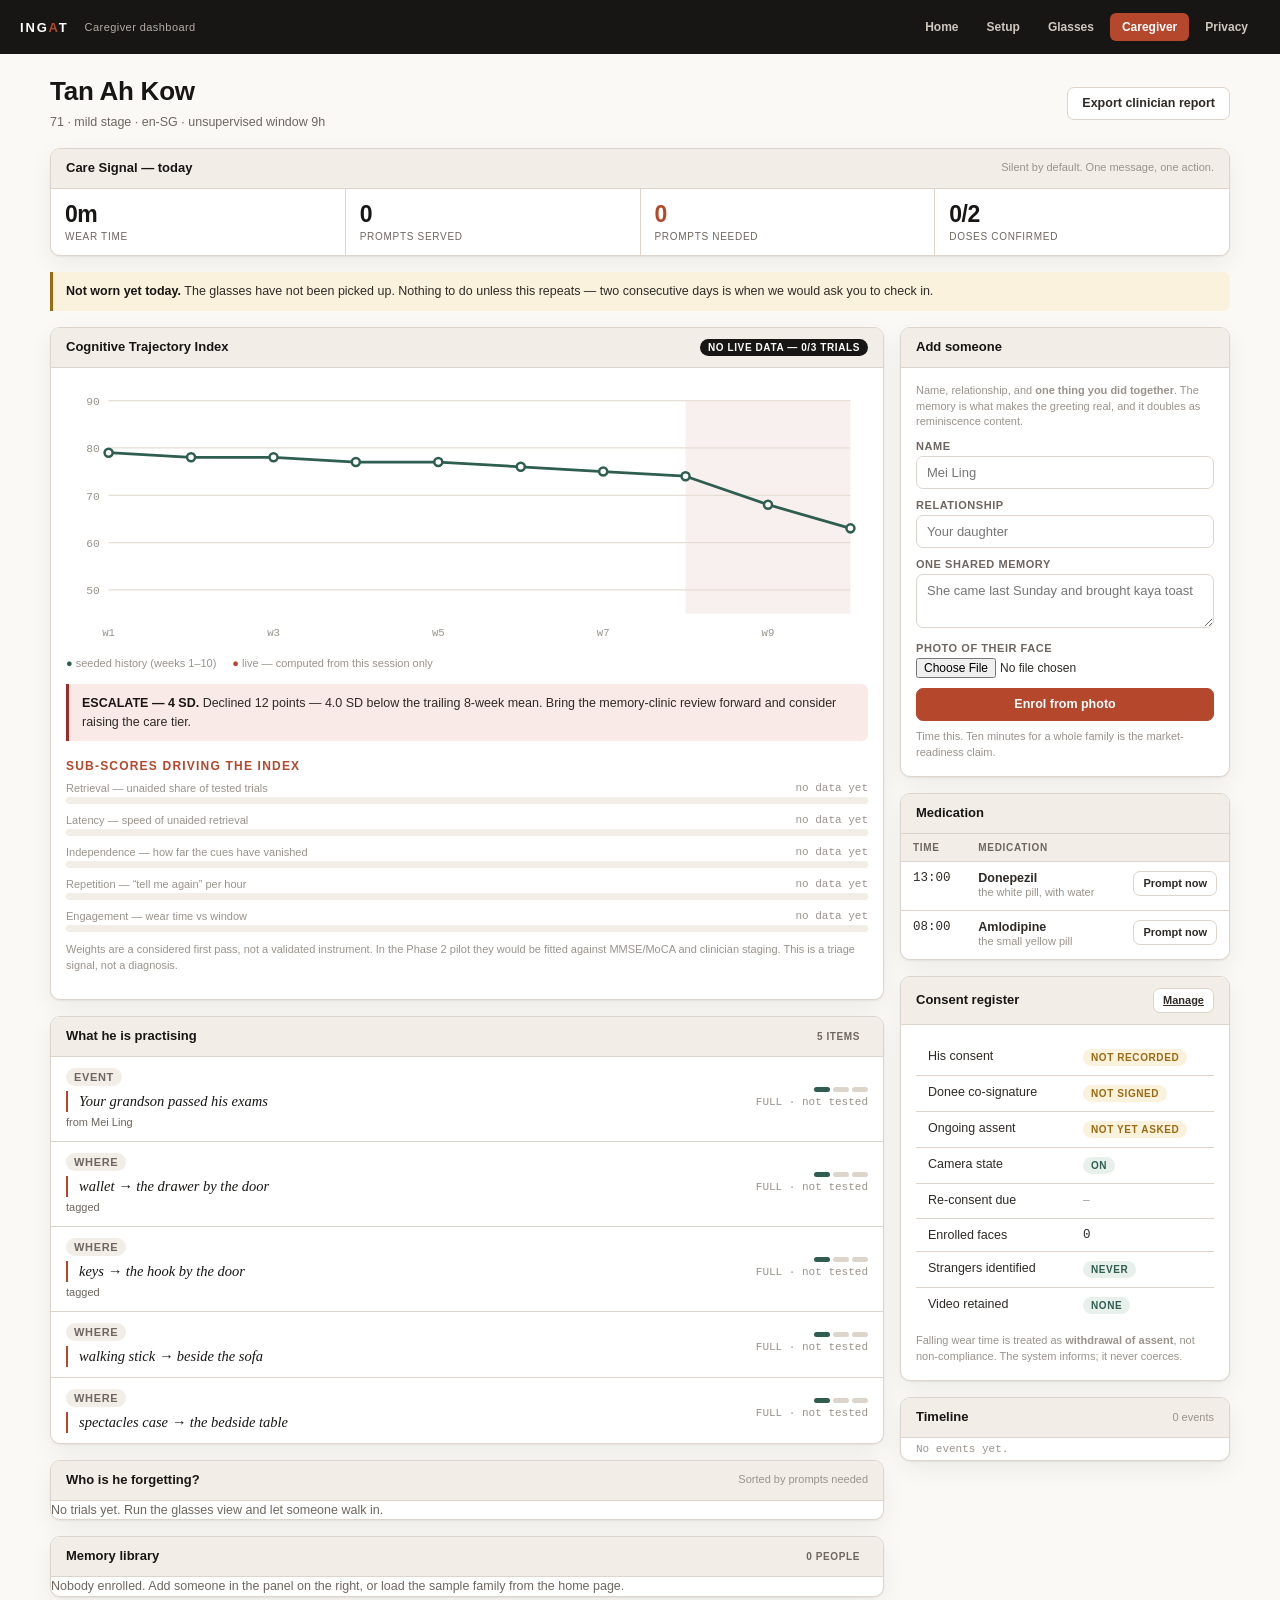
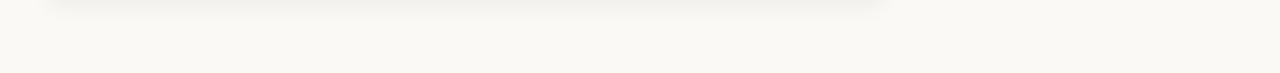
==== care.html @ ba14ac29 "Keep several facts per conversation, not one The one-fact-per-visit limit was wrong. An hour with yo" ====
<!DOCTYPE html>
<html lang="en">
<head>
<meta charset="utf-8">
<meta name="viewport" content="width=device-width,initial-scale=1">
<title>INGAT — Caregiver dashboard</title>
<link rel="icon" href="data:image/svg+xml,<svg xmlns='http://www.w3.org/2000/svg' viewBox='0 0 32 32'><rect width='32' height='32' rx='7' fill='%23181614'/><circle cx='11' cy='16' r='5.4' fill='none' stroke='%23b4472c' stroke-width='2.4'/><circle cx='23' cy='16' r='5.4' fill='none' stroke='%23b4472c' stroke-width='2.4'/><path d='M16.4 16h-.8' stroke='%23b4472c' stroke-width='2.4'/></svg>">
<link rel="stylesheet" href="css/app.css">
</head>
<body>

<div class="topbar noprint">
  <div class="brand">ING<em>A</em>T</div>
  <div class="tag">Caregiver dashboard</div>
  <nav>
    <a href="index.html">Home</a>
    <a href="family.html">Setup</a>
    <a href="glasses.html">Glasses</a>
    <a href="care.html" class="on">Caregiver</a>
    <a href="privacy.html">Privacy</a>
  </nav>
</div>

<div class="wrap">

  <div class="row" style="margin-bottom:16px">
    <div>
      <h1 id="ptName">Tan Ah Kow</h1>
      <p class="sub" style="margin:0" id="ptMeta"></p>
    </div>
    <span class="spacer"></span>
    <button class="btn noprint" id="btnPrint">Export clinician report</button>
  </div>

  <!-- ===================================================== care signal -->
  <div class="card" style="margin-bottom:16px">
    <div class="hd"><h2>Care Signal &mdash; today</h2>
      <span class="right tiny">Silent by default. One message, one action.</span>
    </div>
    <div class="bd tight">
      <div class="kpis">
        <div class="kpi"><b id="kWear">0m</b><span>wear time</span></div>
        <div class="kpi"><b id="kServed">0</b><span>prompts served</span></div>
        <div class="kpi"><b class="a" id="kNeeded">0</b><span>prompts needed</span></div>
        <div class="kpi"><b id="kMeds">0/2</b><span>doses confirmed</span></div>
      </div>
    </div>
  </div>

  <div id="alerts" style="margin-bottom:16px"></div>

  <div class="grid g-care">
    <!-- =================================================== main column -->
    <div>

      <!-- CTI -->
      <div class="card" style="margin-bottom:16px">
        <div class="hd">
          <h2>Cognitive Trajectory Index</h2>
          <span class="right pill k" id="ctiBadge">&ndash;&ndash;</span>
        </div>
        <div class="bd">
          <div id="chart"></div>
          <div class="row tiny" style="margin-top:6px;gap:16px">
            <span><b style="color:#2f5d50">&#9679;</b> seeded history (weeks 1&ndash;10)</span>
            <span><b style="color:#b4472c">&#9679;</b> live &mdash; computed from this session only</span>
          </div>
          <div id="ctiFlag" style="margin-top:12px"></div>

          <h3 style="margin-top:18px">Sub-scores driving the index</h3>
          <div id="subs"></div>
          <p class="tiny" style="margin-top:10px">
            Weights are a considered first pass, not a validated instrument. In the
            Phase 2 pilot they would be fitted against MMSE/MoCA and clinician staging.
            This is a triage signal, not a diagnosis.
          </p>
        </div>
      </div>

      <!-- facts awaiting confirmation -->
      <div class="card" style="margin-bottom:16px" id="factCard">
        <div class="hd"><h2>Did this happen?</h2>
          <span class="right pill" id="factPill">0 waiting</span></div>
        <div class="bd">
          <p class="sub" style="margin-top:0">
            The glasses listened while you were with him and pulled out the things that
            sounded worth keeping. <b>Nothing was recorded and nothing is kept until you
            say so.</b> Whatever you confirm, he will be asked about over the coming days
            at widening intervals, so he practises remembering it himself.
          </p>
          <div class="row noprint" id="factBulk" style="margin-bottom:4px"></div>
          <div id="factQueue"></div>
        </div>
      </div>

      <!-- what he is practising -->
      <div class="card" style="margin-bottom:16px">
        <div class="hd"><h2>What he is practising</h2>
          <span class="right pill" id="recallPill">&ndash;&ndash;</span></div>
        <div class="bd tight"><div id="recallList"></div></div>
      </div>

      <!-- who is he forgetting -->
      <div class="card" style="margin-bottom:16px">
        <div class="hd"><h2>Who is he forgetting?</h2>
          <span class="right tiny">Sorted by prompts needed</span>
        </div>
        <div class="bd tight"><div id="forget"></div></div>
      </div>

      <!-- memory library -->
      <div class="card">
        <div class="hd"><h2>Memory library</h2>
          <span class="right pill" id="libCount">0 people</span>
        </div>
        <div class="bd tight"><div id="lib"></div></div>
      </div>
    </div>

    <!-- =================================================== side column -->
    <div>
      <!-- enrol -->
      <div class="card noprint" style="margin-bottom:16px">
        <div class="hd"><h2>Add someone</h2></div>
        <div class="bd">
          <p class="tiny" style="margin-top:0">
            Name, relationship, and <b>one thing you did together</b>. The memory is
            what makes the greeting real, and it doubles as reminiscence content.
          </p>
          <label class="fld"><span>Name</span>
            <input type="text" id="fName" placeholder="Mei Ling"></label>
          <label class="fld"><span>Relationship</span>
            <input type="text" id="fRel" placeholder="Your daughter"></label>
          <label class="fld"><span>One shared memory</span>
            <textarea id="fMem" placeholder="She came last Sunday and brought kaya toast"></textarea></label>
          <label class="fld"><span>Photo of their face</span>
            <input type="file" id="fPhoto" accept="image/*" style="font-size:12px"></label>
          <div id="preview" style="margin-bottom:10px"></div>
          <button class="btn p wide" id="btnAdd">Enrol from photo</button>
          <p class="tiny" style="margin:8px 0 0">
            Time this. Ten minutes for a whole family is the market-readiness claim.
          </p>
        </div>
      </div>

      <!-- meds -->
      <div class="card" style="margin-bottom:16px">
        <div class="hd"><h2>Medication</h2></div>
        <div class="bd tight"><table id="meds"></table></div>
      </div>

      <!-- consent -->
      <div class="card" style="margin-bottom:16px">
        <div class="hd"><h2>Consent register</h2>
          <a class="btn sm right noprint" href="privacy.html">Manage</a></div>
        <div class="bd">
          <table>
            <tr><td style="width:52%">His consent</td><td id="cDonorCell"></td></tr>
            <tr><td>Donee co-signature</td><td id="cDoneeCell"></td></tr>
            <tr><td>Ongoing assent</td><td><span class="pill" id="assent"></span></td></tr>
            <tr><td>Camera state</td><td><span class="pill" id="camState">On</span></td></tr>
            <tr><td>Re-consent due</td><td class="mono tiny" id="cReview">&mdash;</td></tr>
            <tr><td>Enrolled faces</td><td class="mono" id="cFaces">0</td></tr>
            <tr><td>Strangers identified</td><td><span class="pill g">Never</span></td></tr>
            <tr><td>Video retained</td><td><span class="pill g">None</span></td></tr>
          </table>
          <p class="tiny" style="margin:10px 0 0">
            Falling wear time is treated as <b>withdrawal of assent</b>, not
            non-compliance. The system informs; it never coerces.
          </p>
        </div>
      </div>

      <!-- timeline -->
      <div class="card">
        <div class="hd"><h2>Timeline</h2>
          <span class="right tiny" id="evCount"></span>
        </div>
        <div class="bd tight"><div class="log" id="tl" style="max-height:340px"></div></div>
      </div>
    </div>
  </div>

  <!-- micro-lesson, fires on a detected repetition spike -->
  <div id="lesson" style="margin-top:16px"></div>

</div>

<script src="js/face-api.min.js"></script>
<script src="js/store.js"></script>
<script src="js/speech.js"></script>
<script src="js/vision.js"></script>
<script src="js/cues.js"></script>
<script src="js/cti.js"></script>
<script src="js/maas.js"></script>
<script src="js/recall.js"></script>
<script src="js/geo.js"></script>
<script src="js/schedule.js"></script>
<script>
Store.load();
Store.listen();
Speech.init();
const $ = id => document.getElementById(id);
// Facts and object names are free text typed by a family, and go straight into
// innerHTML. Escape them.
const esc = s => (s == null ? '' : String(s))
  .replace(/[&<>"]/g, c => ({ '&': '&amp;', '<': '&lt;', '>': '&gt;', '"': '&quot;' }[c]));

/* --------------------------------------------------------- enrol from photo */
let pendingPhoto = null, pendingImg = null;
$('fPhoto').onchange = async e => {
  const f = e.target.files[0];
  if (!f) return;
  $('preview').innerHTML = `<span class="tiny">opening…</span>`;
  // Vision.loadImage handles HEIC rejection, EXIF rotation and downscaling.
  const r = await Vision.loadImage(f);
  if (r.error) {
    pendingPhoto = pendingImg = null;
    $('preview').innerHTML = `<div class="note r">${r.error}</div>`;
    return;
  }
  pendingPhoto = r.thumb;
  pendingImg = r.img;
  $('preview').innerHTML = `<img src="${r.thumb}" style="width:100%;max-height:170px;object-fit:cover;border-radius:8px;border:1px solid var(--rule)">`;
};

$('btnAdd').onclick = async () => {
  const name = $('fName').value.trim();
  if (!name) { alert('Name is required.'); return; }
  const b = $('btnAdd');
  b.disabled = true; b.textContent = 'Enrolling…';
  let descriptor = null;
  try {
    if (pendingImg) {
      await Vision.loadModels();
      await new Promise(r => { if (pendingImg.complete) r(); else pendingImg.onload = r; });
      descriptor = await Vision.fromImage(pendingImg);
      if (!descriptor) alert('No face found in that photo. Added without a face descriptor — recognition will not fire for this person, but they will appear in the library.');
    }
  } catch (err) {
    console.error(err);
    alert('Face model failed to load: ' + err.message);
  }
  Store.addPerson({
    name,
    relation: $('fRel').value.trim(),
    memory: $('fMem').value.trim(),
    photo: pendingPhoto,
    descriptor,
  });
  $('fName').value = $('fRel').value = $('fMem').value = '';
  $('fPhoto').value = ''; $('preview').innerHTML = '';
  pendingPhoto = pendingImg = null;
  b.disabled = false; b.textContent = 'Enrol from photo';
  render();
};

$('btnPrint').onclick = () => window.print();

/* ------------------------------------------------------------------ render */
function subBar(label, v, note) {
  if (v === null || v === undefined) {
    return `<div style="margin-bottom:9px"><div class="row tiny" style="justify-content:space-between">
      <span>${label}</span><span class="mono">no data yet</span></div>
      <div class="bar"><i style="width:0"></i></div></div>`;
  }
  const cls = v >= 70 ? 'g' : v >= 45 ? 'w' : 'r';
  return `<div style="margin-bottom:9px">
    <div class="row tiny" style="justify-content:space-between">
      <span>${label}${note ? ` <span style="color:var(--faint)">${note}</span>` : ''}</span>
      <span class="mono"><b>${Math.round(v)}</b>/100</span>
    </div>
    <div class="bar"><i class="${cls}" style="width:${Math.round(v)}%"></i></div>
  </div>`;
}

function render() {
  const s = Store.s;

  /* header */
  $('ptName').textContent = s.patient.name;
  $('ptMeta').textContent = `${s.patient.age} · ${s.patient.stage} stage · ${s.patient.language} · unsupervised window ${s.patient.wakeHours}h`;

  /* care signal */
  const ev = Store.eventsToday();
  const served = ev.filter(e => [EV.PROMPT_FULL, EV.PROMPT_CUE, EV.PROMPT_CHIME].includes(e.type)).length;
  const needed = ev.filter(e => [EV.ASSISTED, EV.MISSED].includes(e.type)).length;
  const medOk = ev.filter(e => e.type === EV.MED_OK).length;
  $('kWear').textContent = Fmt.dur(Store.wearMsToday());
  $('kServed').textContent = served;
  $('kNeeded').textContent = needed;
  $('kMeds').textContent = `${medOk}/${s.meds.length}`;

  /* alerts — push, not pull */
  const al = [];
  if (!s.wear.sessionStart && Store.wearMsToday() === 0) {
    al.push(['w', 'Not worn yet today', 'The glasses have not been picked up. Nothing to do unless this repeats — two consecutive days is when we would ask you to check in.']);
  }
  const idleEvents = ev.filter(e => e.type === EV.IDLE_OFF);
  const wakeEvents = ev.filter(e => e.type === EV.WEAR_ON);
  if (idleEvents.length) {
    const last = idleEvents[idleEvents.length - 1];
    const resumed = wakeEvents.some(w => w.ts > last.ts);
    al.push([resumed ? 'w' : 'r',
      resumed
        ? `Set down ${idleEvents.length}× today, picked up again`
        : `Set down at ${Fmt.hm(last.ts)} and not picked up since`,
      resumed
        ? 'Normal — he takes them off to nap or wash. Logged as wear-time, which is what the index uses.'
        : 'If this happens two days running, it is worth a call. Falling wear time is one of the earliest signs of apathy, which is a symptom rather than a choice — so this is information for you, not something to tell him off about.']);
  }
  if (!s.settings.cameraEnabled) {
    al.push(['r', 'Camera switch is off', 'He was told: “Camera off. I can still remind you about your medicine.” Face recognition is paused until it is switched back on.']);
  }
  const left = ev.filter(e => e.type === EV.GEO_LEFT);
  if (left.length) {
    const g = Geo.status();
    const back = ev.some(e => e.type === EV.GEO_BACK && e.ts > left[left.length - 1].ts);
    al.push([back ? 'w' : 'r',
      back ? `Left the safe zone ${left.length}× today, and came back`
           : `Outside the safe zone${g.metres ? ' — about ' + g.metres + 'm from ' + g.home.label : ''}`,
      back ? 'He went out and returned. Normal, and logged.'
           : 'He was told which way home is. If he does not return shortly, CARA Safe Return is the next step — the card in his wallet lets any member of the public reach you.']);
  }
  const stageDowns = ev.filter(e => e.type === EV.STAGE_DOWN);
  if (stageDowns.length) {
    al.push(['r', 'Cue support increased', stageDowns.map(e => e.detail).join(' · ') + ' — he missed two retrievals in a row, so we put the help back.']);
  }
  $('alerts').innerHTML = al.map(([k, t, b]) =>
    `<div class="note ${k}" style="margin-bottom:8px"><b>${t}.</b> ${b}</div>`).join('');

  /* CTI */
  const series = CTI.series();
  const sig = CTI.signals();
  const live = CTI.sufficient(sig) ? CTI.score(sig) : null;
  $('ctiBadge').textContent = live === null
    ? `no live data — ${sig.raw.tested}/${CTI.MIN_TESTED} trials`
    : 'live ' + live;
  $('chart').innerHTML = CTI.chart(series);
  const fl = CTI.flag(series);
  const FLAG = {
    escalate:  ['r', 'ESCALATE'],
    watch:     ['w', 'WATCH'],
    recovered: ['g', 'RECOVERING'],
  };
  if (fl) {
    const [cls, word] = FLAG[fl.level];
    $('ctiFlag').innerHTML = `<div class="note ${cls}"><b>${word} &mdash; ${fl.z} SD.</b> ${fl.text}</div>`;
  } else {
    $('ctiFlag').innerHTML = `<div class="note g"><b>Stable.</b> No change beyond normal week-to-week variation.</div>`;
  }
  $('subs').innerHTML =
      subBar('Retrieval &mdash; unaided share of tested trials', sig.retrieval, `${sig.raw.unaided}/${sig.raw.tested}`)
    + subBar('Latency &mdash; speed of unaided retrieval', sig.latency, sig.raw.meanLat ? Math.round(sig.raw.meanLat) + 'ms' : '')
    + subBar('Independence &mdash; how far the cues have vanished', sig.independence)
    + subBar('Repetition &mdash; “tell me again” per hour', sig.repetition, sig.raw.perHour + '/h')
    + subBar('Engagement &mdash; wear time vs window', sig.engagement, sig.raw.wearH + 'h');

  /* facts waiting for a human to vouch for them */
  const pending = Store.proposedFacts();
  $('factPill').textContent = `${pending.length} waiting`;
  $('factPill').className = 'right pill ' + (pending.length ? 'a' : 'g');
  $('factCard').style.display = pending.length ? '' : 'none';
  $('factQueue').innerHTML = pending.map(f => `
    <div style="border-top:1px solid var(--rule);padding:12px 0">
      <div class="telemetry" style="margin-bottom:5px">
        heard ${Fmt.hm(f.ts)}${f.who ? ' · while ' + esc(f.who) + ' was here' : ''}
      </div>
      <input type="text" class="factText" data-id="${f.id}" value="${esc(f.text)}"
             style="margin-bottom:8px">
      <div class="row">
        <button class="btn g sm" data-keep="${f.id}">Yes, that happened</button>
        <button class="btn sm" data-drop="${f.id}">No &mdash; forget it</button>
      </div>
    </div>`).join('');
  $('factQueue').querySelectorAll('[data-keep]').forEach(b => b.onclick = () => {
    const inp = $('factQueue').querySelector(`.factText[data-id="${b.dataset.keep}"]`);
    Store.confirmFact(b.dataset.keep, inp ? inp.value.trim() : null);
    Store.save(); render();
  });
  $('factQueue').querySelectorAll('[data-drop]').forEach(b => b.onclick = () => {
    Store.dropFact(b.dataset.drop); Store.save(); render();
  });

  // With several at once, going one by one is a chore for someone who is
  // already overwhelmed. Give her a single gesture for the common cases.
  $('factBulk').innerHTML = pending.length > 1
    ? `<button class="btn g sm" id="keepAll">Keep all ${pending.length}</button>
       <button class="btn sm" id="dropAll">Forget all ${pending.length}</button>
       <span class="tiny" style="margin-left:4px">or decide one at a time below</span>`
    : '';
  if ($('keepAll')) $('keepAll').onclick = () => {
    pending.forEach(f => {
      const inp = $('factQueue').querySelector(`.factText[data-id="${f.id}"]`);
      Store.confirmFact(f.id, inp ? inp.value.trim() : null);
    });
    Store.save(); render();
  };
  if ($('dropAll')) $('dropAll').onclick = () => {
    if (!confirm(`Forget all ${pending.length}? Nothing will be kept from that conversation.`)) return;
    pending.slice().forEach(f => Store.dropFact(f.id));
    Store.save(); render();
  };

  /* the practice rotation — faces are only one kind of item */
  const rs = Recall.stats();
  $('recallPill').textContent = rs.pct === null ? `${rs.items} items` : `${rs.pct}% unaided`;
  const practiceItems = [
    ...Store.keptFacts().map(f => ({ kind: 'event', label: f.text, sub: f.who ? 'from ' + f.who : '', ref: Recall.factItem(f).ref })),
    ...s.objects.filter(o => o.home).map(o => ({ kind: 'where', label: `${o.name} → ${o.home}`, sub: o.tagged ? 'tagged' : '', ref: Recall.objectItem(o).ref })),
  ];
  $('recallList').innerHTML = practiceItems.length ? practiceItems.map(it => {
    const tested = (it.ref.trials || []).filter(t => t.outcome !== 'scaffolded');
    const un = tested.filter(t => t.outcome === 'unaided').length;
    const pct = tested.length ? Math.round(un / tested.length * 100) : null;
    const st = STAGES[it.ref.cue.stage];
    return `<div class="prow">
      <div class="who">
        <span class="pill">${it.kind}</span>
        <div class="voice sm" style="margin-top:5px">${esc(it.label)}</div>
        ${it.sub ? `<span class="tiny">${esc(it.sub)}</span>` : ''}
      </div>
      <div style="text-align:right;flex:0 0 auto">
        <div class="ladder" style="justify-content:flex-end">
          ${[0,1,2].map(k => `<i class="${k <= it.ref.cue.stage ? 'on' : ''}"></i>`).join('')}
        </div>
        <div class="tiny mono" style="margin-top:3px">${st.short} · ${pct === null ? 'not tested' : pct + '%'}</div>
      </div>
    </div>`;
  }).join('') : `<div class="empty">Nothing in the rotation yet. Confirm a fact above, or add things in Setup.</div>`;

  /* who is he forgetting */
  const pp = CTI.perPerson();
  $('forget').innerHTML = pp.length ? pp.map(p => `
    <div class="prow">
      ${p.photo ? `<img class="avatar" src="${p.photo}" alt="">` : `<div class="avatar ph">${Fmt.initials(p.name)}</div>`}
      <div class="who">
        <b>${p.name}</b>
        <span>${p.relation || ''}</span>
        <div class="bar" style="margin-top:5px;max-width:190px">
          <i class="${p.unaidedPct === null ? '' : p.unaidedPct >= 70 ? 'g' : p.unaidedPct >= 40 ? 'w' : 'r'}"
             style="width:${p.unaidedPct ?? 0}%"></i></div>
      </div>
      <div style="text-align:right;flex:0 0 auto">
        <div class="mono" style="font-size:15px;color:var(--ink)">
          ${p.unaidedPct === null ? '&ndash;&ndash;' : p.unaidedPct + '%'}</div>
        <div class="tiny mono">${p.promptsNeeded} prompts &middot; ${p.meanLatency ? p.meanLatency + 'ms' : 'no latency'}</div>
        <div class="tiny"><span class="pill ${p.stage === 2 ? 'g' : p.stage === 1 ? 'w' : ''}">${p.stageLabel}</span></div>
      </div>
    </div>`).join('')
    : `<div class="bd"><p class="sub" style="margin:0">No trials yet. Run the glasses view and let someone walk in.</p></div>`;

  /* library */
  $('libCount').textContent = `${s.people.length} people`;
  $('cFaces').textContent = s.people.filter(p => p.descriptor.length === 128).length;
  $('lib').innerHTML = s.people.length ? s.people.map(p => `
    <div class="prow">
      ${p.photo ? `<img class="avatar" src="${p.photo}" alt="">` : `<div class="avatar ph">${Fmt.initials(p.name)}</div>`}
      <div class="who">
        <b>${p.name}</b>
        <span>${p.relation || '&mdash;'}</span>
        <div class="tiny" style="margin-top:3px;color:var(--muted)">${p.memory || '<i>no memory recorded</i>'}</div>
        <div class="tiny mono" style="margin-top:3px">
          ${STAGES[p.cue.stage].label} &middot; interval ${p.cue.intervalH}h &middot; ladder ${Cues.progress(p)}%
          ${p.descriptor.length === 128 ? '' : ' &middot; <span style="color:var(--red)">no face descriptor</span>'}
        </div>
      </div>
      <div class="noprint" style="flex:0 0 auto;display:flex;flex-direction:column;gap:4px">
        <button class="btn sm" data-reset="${p.id}">Reset ladder</button>
        <button class="btn sm" data-del="${p.id}">Remove</button>
      </div>
    </div>`).join('')
    : `<div class="bd"><p class="sub" style="margin:0">Nobody enrolled. Add someone in the panel on the right, or load the sample family from the home page.</p></div>`;

  $('lib').querySelectorAll('[data-del]').forEach(b => b.onclick = () => {
    if (confirm('Remove this person and their descriptor?')) { Store.removePerson(b.dataset.del); render(); }
  });
  $('lib').querySelectorAll('[data-reset]').forEach(b => b.onclick = () => {
    Cues.resetLadder(Store.person(b.dataset.reset)); render();
  });

  /* meds */
  $('meds').innerHTML = `<tr><th>Time</th><th>Medication</th><th></th></tr>` + s.meds.map(m => {
    const done = ev.some(e => e.type === EV.MED_OK && e.detail === m.id);
    return `<tr>
      <td class="mono">${m.time}</td>
      <td><b>${m.name}</b><div class="tiny">${m.desc}</div></td>
      <td style="text-align:right">${done
        ? '<span class="pill g">Confirmed</span>'
        : `<button class="btn sm noprint" data-med="${m.id}">Prompt now</button>`}</td>
    </tr>`;
  }).join('');
  $('meds').querySelectorAll('[data-med]').forEach(b => b.onclick = async () => {
    const m = s.meds.find(x => x.id === b.dataset.med);
    Store.log(EV.MED_PROMPT, { detail: m.id });
    await Speech.say(`It is ${m.time.replace(':', ' ')}. Time for your ${m.name}, ${m.desc}.`, { tag: 'med' });
    Store.log(EV.MED_OK, { detail: m.id });
    render();
  });

  /* consent register — real record, not a decorative table */
  const c = s.consent;
  $('camState').textContent = s.settings.cameraEnabled ? 'On' : 'Off';
  $('camState').className = 'pill ' + (s.settings.cameraEnabled ? 'g' : 'r');
  $('cDonorCell').innerHTML = c.donor.signedTs
    ? `<span class="pill g">Recorded</span> <span class="tiny">${new Date(c.donor.signedTs).toLocaleDateString('en-GB')}, ${c.donor.language}</span>`
    : `<span class="pill w">Not recorded</span>`;
  $('cDoneeCell').innerHTML = c.donee.signedTs
    ? `<span class="pill g">${c.donee.name || 'Signed'}</span> <span class="tiny">${c.donee.lpaScope}</span>`
    : `<span class="pill w">Not signed</span>`;
  const AS = { active: ['g','Active'], paused: ['w','Paused'], declined: ['r','Declined'], pending: ['w','Not yet asked'] };
  const [acls, atxt] = AS[c.assent.status] || AS.pending;
  $('assent').textContent = atxt;
  $('assent').className = 'pill ' + acls;
  $('cReview').textContent = c.reviewDueTs
    ? `${new Date(c.reviewDueTs).toLocaleDateString('en-GB')} (${Store.retentionDaysLeft()}d)` : '—';

  /* timeline */
  const LABEL = {
    [EV.PROMPT_FULL]: 'full prompt', [EV.PROMPT_CUE]: 'partial cue', [EV.PROMPT_CHIME]: 'chime cue',
    [EV.UNAIDED]: 'retrieved unaided', [EV.ASSISTED]: 'needed help', [EV.MISSED]: 'missed',
    [EV.TELL_AGAIN]: 'tapped: tell me again', [EV.UNKNOWN]: 'someone is here (not enrolled)',
    [EV.MED_PROMPT]: 'medication prompt', [EV.MED_OK]: 'dose confirmed',
    [EV.WEAR_ON]: 'glasses on', [EV.WEAR_OFF]: 'glasses off', [EV.IDLE_OFF]: 'powered down — no movement',
    [EV.CAM_OFF]: 'camera disabled', [EV.CAM_ON]: 'camera enabled',
    [EV.ENROL]: 'enrolled', [EV.STAGE_UP]: 'cue ladder advanced', [EV.STAGE_DOWN]: 'cue ladder regressed',
    [EV.BRIEFING]: 'morning briefing', [EV.APPT_REMIND]: 'appointment reminder',
    [EV.PLACE]: 'place prompt', [EV.REMINISCE]: 'reminiscence moment',
    [EV.CONSENT]: 'consent recorded', [EV.ASSENT]: 'assent changed',
    [EV.EXPORT]: 'data exported', [EV.ERASE]: 'data erased',
    [EV.FACT_HEARD]: 'fact proposed', [EV.FACT_KEPT]: 'fact confirmed',
    [EV.FACT_DROPPED]: 'fact discarded', [EV.FACT_RECALL]: 'recalled it himself',
    [EV.FACT_MISSED]: 'could not recall',
    [EV.OBJ_ASK]: 'asked where something was', [EV.OBJ_TOLD]: 'told where it is',
    [EV.OBJ_SEEN]: 'object put down',
    [EV.GEO_LEFT]: 'left the safe zone', [EV.GEO_BACK]: 'returned to the safe zone',
    [EV.GEO_HOME]: 'given the way home',
  };
  const KIND = {
    [EV.UNAIDED]: 'ok', [EV.STAGE_UP]: 'ok', [EV.MED_OK]: 'ok',
    [EV.MISSED]: 'bad', [EV.STAGE_DOWN]: 'bad', [EV.IDLE_OFF]: 'bad', [EV.CAM_OFF]: 'bad',
    [EV.FACT_RECALL]: 'ok', [EV.FACT_KEPT]: 'ok', [EV.GEO_BACK]: 'ok',
    [EV.FACT_MISSED]: 'bad', [EV.GEO_LEFT]: 'bad',
  };
  const list = s.events.slice(-90).reverse();
  $('evCount').textContent = `${s.events.length} events`;
  $('tl').innerHTML = list.length ? list.map(e => {
    const p = e.personId ? Store.person(e.personId) : null;
    // medication events carry an id in `detail`; show the drug, not the key
    let det = e.detail;
    if ((e.type === EV.MED_PROMPT || e.type === EV.MED_OK) && det) {
      const m = s.meds.find(x => x.id === det);
      det = m ? m.name : det;
    }
    const who = p ? ' — ' + p.name : (det && !e.personId ? ' — ' + det : '');
    return `<div class="e ${KIND[e.type] || ''}">
      <span class="t">${Fmt.hm(e.ts)}</span>
      <span class="m">${(LABEL[e.type] || e.type) + who}${e.latency ? ` (${e.latency}ms)` : ''}</span>
    </div>`;
  }).join('') : `<div class="e"><span class="m" style="color:var(--faint)">No events yet.</span></div>`;

  /* contextual micro-lesson — only 5% of caregivers have had any training,
     so teach at the moment the system detects the trigger */
  const repeats = ev.filter(e => e.type === EV.TELL_AGAIN).length;
  $('lesson').innerHTML = repeats >= 3 ? `
    <div class="card"><div class="hd"><h2>Because we noticed something &mdash; 90 seconds</h2>
      <span class="right pill a">triggered by ${repeats} repeats today</span></div>
      <div class="bd">
        <h3>When he asks the same thing ten times</h3>
        <p style="margin-bottom:6px">He is not being difficult and he is not testing you. The
        question is gone the moment it is answered, so to him it is the first time, every time.</p>
        <p style="margin-bottom:6px"><b>Answer it the same way each time.</b> Changing your wording
        makes it a new problem to solve. Short, identical, warm.</p>
        <p style="margin-bottom:0"><b>Answer the feeling, not the question.</b> “When is Mei Ling
        coming?” is usually “am I alone?”. Say when, then sit down next to him.</p>
      </div></div>` : '';
}

Store.onChange(render);
render();
setInterval(() => { $('kWear').textContent = Fmt.dur(Store.wearMsToday()); }, 15000);
</script>
</body>
</html>
---- css/app.css ----
/* INGAT prototype — shared design system
   Warm neutrals, single terracotta accent. Matches the report. */

:root {
  --ink: #181614;
  --body: #2e2a26;
  --muted: #6e6660;
  --faint: #9a938c;
  --accent: #b4472c;
  --accent-lt: #f6ede7;
  --green: #2f5d50;
  --green-lt: #e8f0ec;
  --amber: #9a6b12;
  --amber-lt: #fbf2de;
  --red: #9e2b25;
  --red-lt: #f9e9e7;
  --paper: #fbf9f6;
  --band: #f2ede6;
  --rule: #ddd5cc;
  --white: #fff;
  --radius: 10px;
  --shadow: 0 1px 2px rgba(24,22,20,.06), 0 8px 24px rgba(24,22,20,.06);
  --mono: ui-monospace, "SF Mono", "Cascadia Mono", Consolas, monospace;
  --sans: -apple-system, BlinkMacSystemFont, "Segoe UI", Inter, Roboto, sans-serif;
  /* System serif only — no webfont, because the whole app must run offline. */
  --serif: "Iowan Old Style", "Palatino Linotype", Palatino, Georgia, "Times New Roman", serif;
}

/* ============================================================================
   THE ONE TYPOGRAPHIC RULE
   This product has no screen for its actual user — everything he receives is
   spoken. So the interface distinguishes two kinds of content by typeface:

     SERIF  = words a human will hear. Something said to a person.
     MONO   = measurements the machine took. Something counted.

   Sans is structure and chrome. Once you have seen it twice you can tell at a
   glance whether a line of text is care or telemetry, which is the single most
   useful thing this UI can teach a caregiver who is tired and in a hurry.
   ==========================================================================*/
.voice {
  font-family: var(--serif);
  font-size: 17px;
  line-height: 1.45;
  color: var(--ink);
  font-style: italic;
  position: relative;
  padding-left: 15px;
  border-left: 2px solid var(--accent);
}
.voice.lg { font-size: 22px; line-height: 1.36; }
.voice.sm { font-size: 14.5px; padding-left: 11px; }
.voice em { font-style: normal; }
.voice .say-mark {
  font-family: var(--sans);
  font-style: normal;
  font-size: 9px;
  font-weight: 700;
  letter-spacing: .12em;
  text-transform: uppercase;
  color: var(--accent);
  display: block;
  margin-bottom: 4px;
}
.telemetry { font-family: var(--mono); font-size: 11.5px; color: var(--muted); }
.telemetry b { color: var(--ink); font-weight: 600; }

* { box-sizing: border-box; }

html, body {
  margin: 0;
  padding: 0;
  font-family: var(--sans);
  color: var(--body);
  background: var(--paper);
  -webkit-font-smoothing: antialiased;
}

a { color: var(--accent); }

/* ---------------------------------------------------------------- chrome */
.topbar {
  display: flex;
  align-items: center;
  gap: 16px;
  padding: 0 20px;
  height: 54px;
  background: var(--ink);
  color: #fff;
  position: sticky;
  top: 0;
  z-index: 40;
}
.topbar .brand {
  font-weight: 700;
  letter-spacing: .14em;
  font-size: 13px;
}
.topbar .brand em {
  font-style: normal;
  color: var(--accent);
}
.topbar .tag {
  font-size: 11px;
  color: #b6aca4;
  letter-spacing: .04em;
}
.topbar nav { margin-left: auto; display: flex; gap: 4px; }
.topbar nav a {
  color: #cfc6be;
  text-decoration: none;
  font-size: 12px;
  font-weight: 600;
  padding: 7px 12px;
  border-radius: 6px;
}
.topbar nav a:hover { background: rgba(255,255,255,.09); color: #fff; }
.topbar nav a.on { background: var(--accent); color: #fff; }

.wrap { max-width: 1220px; margin: 0 auto; padding: 22px 20px 60px; }
.wrap.narrow { max-width: 780px; }

/* ---------------------------------------------------------------- type */
h1 { font-size: 26px; line-height: 1.2; margin: 0 0 6px; color: var(--ink); letter-spacing: -.01em; }
h2 { font-size: 15px; line-height: 1.3; margin: 0 0 10px; color: var(--ink); }
h3 { font-size: 12px; text-transform: uppercase; letter-spacing: .1em; color: var(--accent); margin: 0 0 8px; }
p  { margin: 0 0 10px; font-size: 13.5px; line-height: 1.55; }
.lede { font-size: 15px; line-height: 1.55; color: var(--ink); }
.sub  { font-size: 12.5px; color: var(--muted); line-height: 1.5; }
.tiny { font-size: 11px; color: var(--faint); line-height: 1.45; }
.mono { font-family: var(--mono); }

/* ---------------------------------------------------------------- layout */
.grid { display: grid; gap: 16px; }
.g-2  { grid-template-columns: 1fr 1fr; }
.g-3  { grid-template-columns: repeat(3, 1fr); }
.g-glasses { grid-template-columns: minmax(0,1.35fr) minmax(0,1fr); }
.g-care { grid-template-columns: minmax(0,1fr) 330px; }
@media (max-width: 980px) {
  .g-2, .g-3, .g-glasses, .g-care { grid-template-columns: 1fr; }
}

.card {
  background: var(--white);
  border: 1px solid var(--rule);
  border-radius: var(--radius);
  box-shadow: var(--shadow);
  overflow: hidden;
}
.card > .hd {
  display: flex;
  align-items: center;
  gap: 10px;
  padding: 11px 15px;
  border-bottom: 1px solid var(--rule);
  background: var(--band);
}
.card > .hd h2 { margin: 0; font-size: 13px; }
.card > .hd .right { margin-left: auto; }
.card > .bd { padding: 15px; }
.card > .bd.tight { padding: 0; }

/* ---------------------------------------------------------------- bits */
.pill {
  display: inline-block;
  font-size: 10px;
  font-weight: 700;
  letter-spacing: .06em;
  text-transform: uppercase;
  padding: 3px 8px;
  border-radius: 20px;
  background: var(--band);
  color: var(--muted);
  white-space: nowrap;
}
.pill.a { background: var(--accent-lt); color: var(--accent); }
.pill.g { background: var(--green-lt); color: var(--green); }
.pill.w { background: var(--amber-lt); color: var(--amber); }
.pill.r { background: var(--red-lt);   color: var(--red); }
.pill.k { background: var(--ink); color: #fff; }

.btn {
  font: inherit;
  font-size: 12.5px;
  font-weight: 600;
  padding: 8px 14px;
  border-radius: 7px;
  border: 1px solid var(--rule);
  background: var(--white);
  color: var(--body);
  cursor: pointer;
  line-height: 1.2;
}
.btn:hover  { border-color: var(--muted); }
.btn:active { transform: translateY(1px); }
.btn.p { background: var(--accent); border-color: var(--accent); color: #fff; }
.btn.p:hover { background: #9d3d25; }
.btn.k { background: var(--ink); border-color: var(--ink); color: #fff; }
.btn.g { background: var(--green); border-color: var(--green); color: #fff; }
.btn.sm { font-size: 11px; padding: 5px 9px; }
.btn:disabled { opacity: .4; cursor: not-allowed; }
.btn.wide { width: 100%; }

.row { display: flex; align-items: center; gap: 8px; flex-wrap: wrap; }
.spacer { flex: 1; }

label.fld { display: block; margin-bottom: 10px; }
label.fld span {
  display: block;
  font-size: 11px;
  font-weight: 700;
  letter-spacing: .05em;
  text-transform: uppercase;
  color: var(--muted);
  margin-bottom: 4px;
}
input[type=text], input[type=time], select, textarea {
  font: inherit;
  font-size: 13px;
  width: 100%;
  padding: 8px 10px;
  border: 1px solid var(--rule);
  border-radius: 7px;
  background: var(--white);
  color: var(--body);
}
textarea { resize: vertical; min-height: 54px; }
input:focus, select:focus, textarea:focus {
  outline: 2px solid var(--accent-lt);
  border-color: var(--accent);
}

table { width: 100%; border-collapse: collapse; font-size: 12.5px; }
th {
  text-align: left;
  font-size: 10px;
  text-transform: uppercase;
  letter-spacing: .07em;
  color: var(--muted);
  padding: 8px 12px;
  border-bottom: 1px solid var(--rule);
  background: var(--band);
  font-weight: 700;
}
td { padding: 9px 12px; border-bottom: 1px solid var(--rule); vertical-align: top; }
tr:last-child td { border-bottom: 0; }

.note {
  border-left: 3px solid var(--accent);
  background: var(--accent-lt);
  padding: 10px 13px;
  border-radius: 0 7px 7px 0;
  font-size: 12.5px;
  line-height: 1.5;
}
.note.g { border-color: var(--green); background: var(--green-lt); }
.note.w { border-color: var(--amber); background: var(--amber-lt); }
.note.r { border-color: var(--red);   background: var(--red-lt); }
.note b { color: var(--ink); }

/* ---------------------------------------------------------------- glasses view */
.stage {
  position: relative;
  background: #0d0c0b;
  border-radius: var(--radius);
  overflow: hidden;
  aspect-ratio: 4 / 3;
}
.stage video, .stage canvas.overlay {
  position: absolute;
  inset: 0;
  width: 100%;
  height: 100%;
  object-fit: cover;
}
.stage canvas.overlay { pointer-events: none; }
.stage .placeholder {
  position: absolute;
  inset: 0;
  display: grid;
  place-content: center;
  text-align: center;
  color: #8a827b;
  font-size: 13px;
  gap: 12px;
  padding: 30px;
}
.stage .privacy {
  position: absolute;
  top: 10px;
  left: 10px;
  display: flex;
  align-items: center;
  gap: 7px;
  background: rgba(13,12,11,.72);
  color: #f0ebe5;
  font-size: 10.5px;
  font-weight: 700;
  letter-spacing: .07em;
  padding: 5px 10px;
  border-radius: 20px;
  backdrop-filter: blur(4px);
}
.led {
  width: 7px; height: 7px; border-radius: 50%;
  background: #4a4a4a; transition: background .2s;
}
.led.on { background: #ff4b3e; box-shadow: 0 0 8px #ff4b3e; }

/* the audio channel — what he actually hears */
.earpiece {
  background: var(--ink);
  color: #f3efe9;
  border-radius: var(--radius);
  padding: 18px 20px;
  min-height: 118px;
  display: flex;
  flex-direction: column;
  gap: 9px;
  justify-content: center;
}
.earpiece .lbl {
  font-size: 10px;
  font-weight: 700;
  letter-spacing: .12em;
  text-transform: uppercase;
  color: #8f867e;
  display: flex;
  align-items: center;
  gap: 8px;
}
.earpiece .said {
  font-size: 21px;
  line-height: 1.32;
  font-weight: 600;
  letter-spacing: -.01em;
}
.earpiece .said.idle { color: #6b635c; font-weight: 400; font-size: 16px; }
.earpiece .meta { font-size: 11px; color: #8f867e; font-family: var(--mono); }

.wave { display: inline-flex; gap: 2.5px; align-items: flex-end; height: 12px; }
.wave i {
  width: 2.5px; background: var(--accent); border-radius: 2px;
  height: 20%; animation: w 900ms ease-in-out infinite;
}
.wave i:nth-child(2){ animation-delay:120ms } .wave i:nth-child(3){ animation-delay:240ms }
.wave i:nth-child(4){ animation-delay:360ms } .wave i:nth-child(5){ animation-delay:480ms }
@keyframes w { 0%,100%{height:20%} 50%{height:100%} }
.wave.off i { animation: none; height: 20%; background: #4a4440; }

/* retrieval window */
.window-bar {
  height: 5px; background: var(--band); border-radius: 3px; overflow: hidden;
}
.window-bar i {
  display: block; height: 100%; background: var(--accent);
  width: 100%; transform-origin: left;
}

/* person chips */
.plist { display: flex; flex-direction: column; gap: 0; }
.prow {
  display: flex; align-items: center; gap: 11px;
  padding: 10px 15px; border-bottom: 1px solid var(--rule);
}
.prow:last-child { border-bottom: 0; }
.prow.hit { background: var(--accent-lt); }
.avatar {
  width: 38px; height: 38px; border-radius: 50%;
  object-fit: cover; background: var(--band); flex: 0 0 auto;
  border: 1px solid var(--rule);
}
.avatar.ph { display: grid; place-content: center; font-size: 13px; font-weight: 700; color: var(--muted); }
.prow .who { min-width: 0; flex: 1; }
.prow .who b { font-size: 13px; color: var(--ink); display: block; }
.prow .who span { font-size: 11px; color: var(--muted); }

/* stage ladder */
.ladder { display: flex; gap: 3px; align-items: center; }
.ladder i {
  width: 16px; height: 5px; border-radius: 3px; background: var(--rule);
}
.ladder i.on { background: var(--green); }

/* log */
.log { max-height: 300px; overflow-y: auto; font-family: var(--mono); font-size: 11px; }
.log .e {
  display: flex; gap: 9px; padding: 5px 15px;
  border-bottom: 1px solid #f0ebe4; align-items: baseline;
}
.log .e:last-child { border-bottom: 0; }
.log .t { color: var(--faint); flex: 0 0 52px; }
.log .m { flex: 1; color: var(--body); }
.log .e.ok  .m { color: var(--green); }
.log .e.bad .m { color: var(--red); }
.log .e.hi  .m { color: var(--accent); font-weight: 600; }

/* ---------------------------------------------------------------- stats */
.kpis { display: grid; grid-template-columns: repeat(4, 1fr); gap: 1px; background: var(--rule); }
.kpi { background: var(--white); padding: 13px 14px; }
.kpi b { display: block; font-size: 23px; line-height: 1.05; color: var(--ink); letter-spacing: -.02em; }
.kpi b.a { color: var(--accent); }
.kpi span { display: block; font-size: 10px; text-transform: uppercase; letter-spacing: .07em; color: var(--muted); margin-top: 5px; }
@media (max-width: 720px) { .kpis { grid-template-columns: repeat(2,1fr); } }

/* bars */
.bar { height: 7px; background: var(--band); border-radius: 4px; overflow: hidden; }
.bar i { display: block; height: 100%; background: var(--accent); }
.bar i.g { background: var(--green); }
.bar i.w { background: var(--amber); }
.bar i.r { background: var(--red); }

/* toggle */
.tog { display: inline-flex; align-items: center; gap: 7px; font-size: 12px; cursor: pointer; user-select: none; }
.tog input { display: none; }
.tog .sw {
  width: 34px; height: 19px; border-radius: 12px; background: var(--rule);
  position: relative; transition: background .18s; flex: 0 0 auto;
}
.tog .sw::after {
  content: ''; position: absolute; top: 2px; left: 2px;
  width: 15px; height: 15px; border-radius: 50%; background: #fff;
  transition: transform .18s; box-shadow: 0 1px 2px rgba(0,0,0,.2);
}
.tog input:checked + .sw { background: var(--green); }
.tog input:checked + .sw::after { transform: translateX(15px); }

/* ---------------------------------------------------------------- wizard */
.steps {
  display: flex;
  gap: 0;
  border: 1px solid var(--rule);
  border-radius: var(--radius);
  overflow: hidden;
  background: var(--white);
  margin-bottom: 20px;
}
.steps button {
  flex: 1;
  font: inherit;
  text-align: left;
  padding: 12px 14px;
  background: var(--white);
  border: 0;
  border-right: 1px solid var(--rule);
  cursor: pointer;
  position: relative;
  min-width: 0;
}
.steps button:last-child { border-right: 0; }
.steps button:hover { background: var(--paper); }
.steps button .n {
  font-family: var(--mono);
  font-size: 10px;
  color: var(--faint);
  display: block;
}
.steps button .t {
  font-size: 12.5px;
  font-weight: 600;
  color: var(--muted);
  display: block;
  margin-top: 2px;
  white-space: nowrap;
  overflow: hidden;
  text-overflow: ellipsis;
}
.steps button .c { font-size: 10px; color: var(--faint); font-family: var(--mono); }
.steps button.on { background: var(--accent-lt); }
.steps button.on::after {
  content: ''; position: absolute; left: 0; right: 0; bottom: 0; height: 3px; background: var(--accent);
}
.steps button.on .t { color: var(--ink); }
.steps button.on .n { color: var(--accent); }
.steps button.done .t::after { content: ' ✓'; color: var(--green); }
@media (max-width: 860px) { .steps { flex-wrap: wrap; } .steps button { flex: 1 0 42%; } }

.pane { display: none; }
.pane.on { display: block; }

/* ---------------------------------------------------------------- dropzone */
.drop {
  border: 2px dashed var(--rule);
  border-radius: var(--radius);
  padding: 26px 18px;
  text-align: center;
  background: var(--paper);
  transition: border-color .15s, background .15s;
  cursor: pointer;
}
.drop:hover, .drop.over { border-color: var(--accent); background: var(--accent-lt); }
.drop b { display: block; font-size: 13.5px; color: var(--ink); margin-bottom: 3px; }

.thumbs { display: grid; grid-template-columns: repeat(auto-fill, minmax(104px, 1fr)); gap: 10px; }
.thumb { position: relative; border-radius: 8px; overflow: hidden; border: 1px solid var(--rule); background: var(--white); }
.thumb img { width: 100%; aspect-ratio: 1; object-fit: cover; display: block; }
.thumb .meta { padding: 6px 7px; }
.thumb .meta b { font-size: 11.5px; display: block; color: var(--ink); }
.thumb .meta span { font-size: 10px; color: var(--muted); }
.thumb .x {
  position: absolute; top: 4px; right: 4px; width: 20px; height: 20px; border-radius: 50%;
  background: rgba(24,22,20,.72); color: #fff; border: 0; cursor: pointer;
  font-size: 12px; line-height: 1; display: grid; place-content: center;
}
.thumb.bad { border-color: var(--red); }
.thumb .flag {
  position: absolute; bottom: 34px; left: 0; right: 0;
  background: var(--red); color: #fff; font-size: 9.5px; font-weight: 700;
  text-align: center; padding: 2px; letter-spacing: .04em;
}

/* ---------------------------------------------------------------- calendar */
.cal { display: grid; grid-template-columns: repeat(7, 1fr); gap: 1px; background: var(--rule); border: 1px solid var(--rule); border-radius: 8px; overflow: hidden; }
.cal .dow {
  background: var(--band); padding: 6px 4px; text-align: center;
  font-size: 9.5px; font-weight: 700; letter-spacing: .08em; text-transform: uppercase; color: var(--muted);
}
.cal .day { background: var(--white); min-height: 76px; padding: 5px 6px; position: relative; }
.cal .day.out { background: var(--paper); }
.cal .day.today { background: var(--accent-lt); }
.cal .day .d { font-family: var(--mono); font-size: 10.5px; color: var(--faint); }
.cal .day.today .d { color: var(--accent); font-weight: 700; }
.cal .ev {
  display: block; width: 100%; text-align: left; border: 0; cursor: pointer;
  font-size: 10px; line-height: 1.25; padding: 3px 5px; margin-top: 3px;
  border-radius: 4px; background: var(--green-lt); color: var(--green);
  border-left: 2px solid var(--green);
  white-space: nowrap; overflow: hidden; text-overflow: ellipsis;
}
.cal .ev.med { background: var(--amber-lt); color: var(--amber); border-left-color: var(--amber); }
.cal .ev.appt { background: var(--accent-lt); color: var(--accent); border-left-color: var(--accent); }

/* ---------------------------------------------------------------- consent */
.consent-step {
  display: flex; gap: 13px; padding: 14px 0; border-bottom: 1px solid var(--rule);
}
.consent-step:last-child { border-bottom: 0; }
.consent-step .num {
  flex: 0 0 26px; height: 26px; border-radius: 50%; background: var(--band);
  color: var(--muted); font-family: var(--mono); font-size: 11px; font-weight: 700;
  display: grid; place-content: center;
}
.consent-step.done .num { background: var(--green); color: #fff; }
.consent-step .bd2 { flex: 1; min-width: 0; }
.consent-step h4 { margin: 0 0 3px; font-size: 13px; color: var(--ink); }

.legal {
  font-size: 11.5px; line-height: 1.5; color: var(--muted);
  border-left: 2px solid var(--rule); padding-left: 11px;
}
.legal b { color: var(--body); }

.obligation { display: flex; gap: 11px; padding: 11px 0; border-bottom: 1px solid var(--rule); align-items: flex-start; }
.obligation:last-child { border-bottom: 0; }
.obligation .st { flex: 0 0 76px; }
.obligation .tx { flex: 1; min-width: 0; }
.obligation .tx b { display: block; font-size: 12.5px; color: var(--ink); margin-bottom: 2px; }
.obligation .tx span { font-size: 11.5px; color: var(--muted); line-height: 1.45; }

/* ---------------------------------------------------------------- misc */
.hr { height: 1px; background: var(--rule); border: 0; margin: 18px 0; }
.stack > * + * { margin-top: 10px; }
.chipbar { display: flex; flex-wrap: wrap; gap: 6px; }
.chip {
  font-size: 11.5px; padding: 5px 10px; border-radius: 20px;
  border: 1px solid var(--rule); background: var(--white); cursor: pointer;
}
.chip:hover { border-color: var(--accent); }
.chip.on { background: var(--ink); color: #fff; border-color: var(--ink); }
.empty { padding: 24px 18px; text-align: center; color: var(--faint); font-size: 12.5px; }

/* ============================================================================
   WEARER MODE
   The product has no screen. So when the phone is standing in for the glasses,
   the phone must not have one either — a glowing camera feed on stage
   contradicts the whole design thesis. This blacks the display out while the
   camera and the audio keep running underneath.
   ==========================================================================*/
.wearer {
  position: fixed;
  inset: 0;
  z-index: 9999;
  background: #000;
  display: none;
  flex-direction: column;
  align-items: center;
  justify-content: center;
  gap: 26px;
  cursor: pointer;
  -webkit-tap-highlight-color: transparent;
  user-select: none;
}
.wearer.on { display: flex; }
.wearer .dot {
  width: 9px; height: 9px; border-radius: 50%;
  background: #2a2a2a; transition: background .25s, box-shadow .25s;
}
.wearer .dot.live { background: #ff4b3e; box-shadow: 0 0 14px #ff4b3e; }
.wearer .heard {
  font-family: var(--serif);
  font-style: italic;
  font-size: 20px;
  line-height: 1.4;
  color: #6a625c;
  text-align: center;
  max-width: 78%;
  opacity: 0;
  transition: opacity .35s;
}
.wearer .heard.show { opacity: 1; }
.wearer .hint {
  position: absolute;
  bottom: 26px;
  font-size: 10.5px;
  letter-spacing: .12em;
  text-transform: uppercase;
  color: #3a3530;
}

/* print */
@media print {
  .topbar, .noprint { display: none !important; }
  body { background: #fff; }
  .card { box-shadow: none; break-inside: avoid; }
  .wrap { max-width: none; padding: 0; }
}
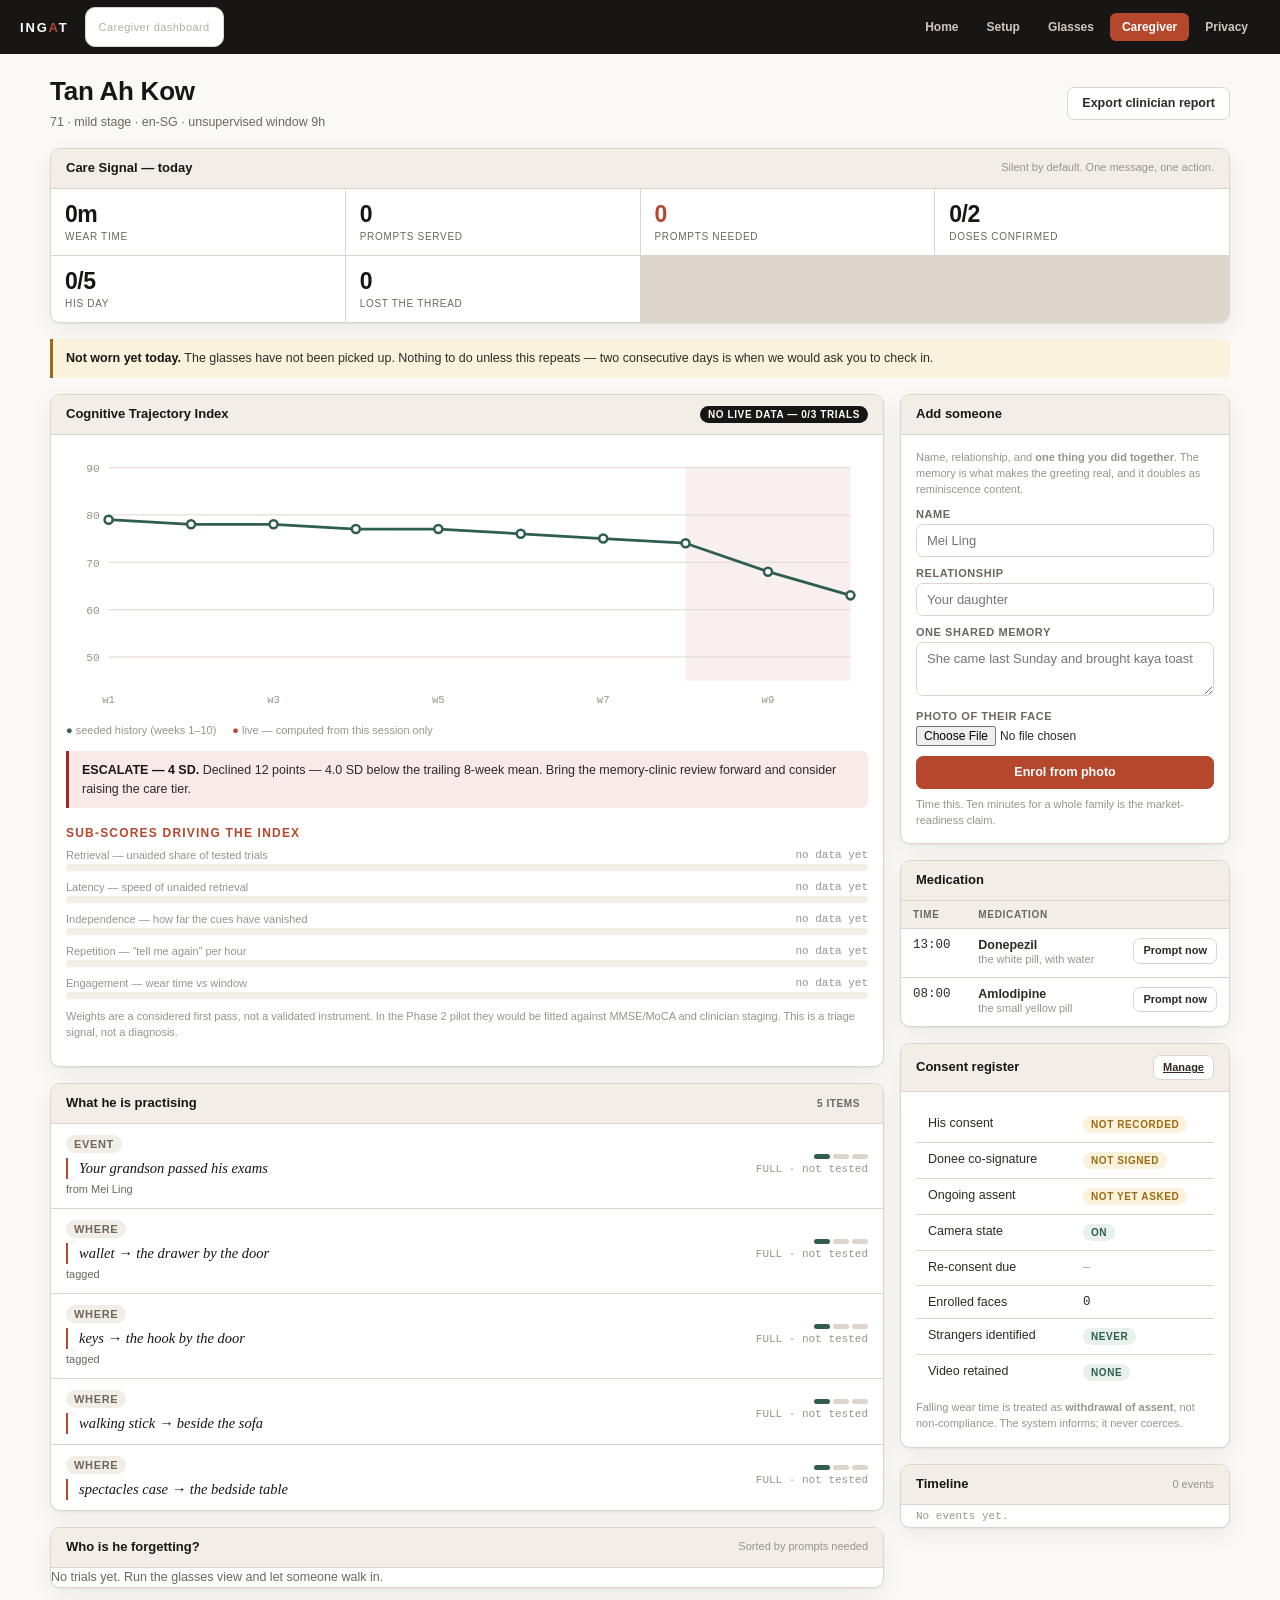
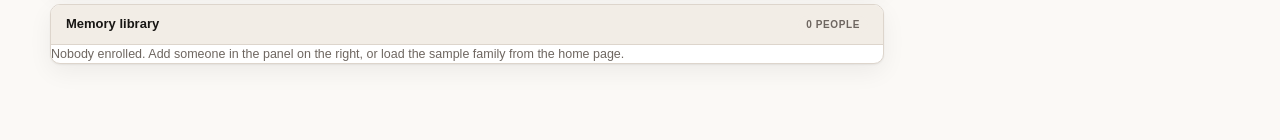
==== commit e054c861: "Holding the thread, a daily planner, and Bluetooth trackers HOLDING THE THREAD (js/memory.js) Losing" ====
--- a/care.html
+++ b/care.html
@@ -43,6 +43,8 @@
         <div class="kpi"><b id="kServed">0</b><span>prompts served</span></div>
         <div class="kpi"><b class="a" id="kNeeded">0</b><span>prompts needed</span></div>
         <div class="kpi"><b id="kMeds">0/2</b><span>doses confirmed</span></div>
+        <div class="kpi"><b id="kPlan">0/0</b><span>his day</span></div>
+        <div class="kpi"><b id="kThread">0</b><span>lost the thread</span></div>
       </div>
     </div>
   </div>
@@ -290,6 +292,13 @@
   $('kServed').textContent = served;
   $('kNeeded').textContent = needed;
   $('kMeds').textContent = `${medOk}/${s.meds.length}`;
+  const planDone = s.plan.filter(p => Store.planDoneToday(p)).length;
+  $('kPlan').textContent = `${planDone}/${s.plan.length}`;
+  // Losing the thread mid-conversation is a symptom, and how often it happens
+  // is a signal in its own right — it is also the thing that makes people stop
+  // talking to their families.
+  const threads = ev.filter(e => e.type === EV.THREAD_HELD).length;
+  $('kThread').textContent = threads;
 
   /* alerts — push, not pull */
   const al = [];
@@ -535,6 +544,8 @@
     [EV.OBJ_SEEN]: 'object put down',
     [EV.GEO_LEFT]: 'left the safe zone', [EV.GEO_BACK]: 'returned to the safe zone',
     [EV.GEO_HOME]: 'given the way home',
+    [EV.THREAD_HELD]: 'lost the thread — reminded', [EV.PLAN_ITEM]: 'reminded about his day',
+    [EV.PLAN_DONE]: 'done', [EV.TAG_RING]: 'rang a tracker', [EV.TAG_FOUND]: 'tracker located',
   };
   const KIND = {
     [EV.UNAIDED]: 'ok', [EV.STAGE_UP]: 'ok', [EV.MED_OK]: 'ok',
--- a/css/app.css
+++ b/css/app.css
@@ -557,6 +557,119 @@
 .obligation .tx b { display: block; font-size: 12.5px; color: var(--ink); margin-bottom: 2px; }
 .obligation .tx span { font-size: 11.5px; color: var(--muted); line-height: 1.45; }
 
+/* ---------------------------------------------------------- day planner
+   A timeline, not a table. The point is to see the SHAPE of a day at a
+   glance — where the gaps are, where things cluster — which a list of rows
+   cannot show. */
+.day {
+  position: relative;
+  padding-left: 74px;
+}
+.day::before {
+  content: '';
+  position: absolute;
+  left: 60px; top: 6px; bottom: 6px;
+  width: 2px;
+  background: linear-gradient(to bottom, transparent, var(--rule) 8%, var(--rule) 92%, transparent);
+}
+.slot {
+  position: relative;
+  margin-bottom: 10px;
+}
+.slot .at {
+  position: absolute;
+  left: -74px; top: 12px;
+  width: 46px;
+  text-align: right;
+  font-family: var(--mono);
+  font-size: 11.5px;
+  color: var(--muted);
+  font-variant-numeric: tabular-nums;
+}
+.slot .knot {
+  position: absolute;
+  left: -18px; top: 16px;
+  width: 11px; height: 11px;
+  border-radius: 50%;
+  background: var(--white);
+  border: 2.5px solid var(--rule);
+  z-index: 1;
+}
+.slot.now .knot { border-color: var(--accent); box-shadow: 0 0 0 4px var(--accent-lt); }
+.slot.done .knot { background: var(--green); border-color: var(--green); }
+.slot .card2 {
+  background: var(--white);
+  border: 1px solid var(--rule);
+  border-radius: 9px;
+  padding: 11px 13px;
+  transition: border-color .15s, box-shadow .15s;
+}
+.slot:hover .card2 { border-color: var(--muted); }
+.slot.now .card2 { border-color: var(--accent); background: var(--accent-lt); }
+.slot.done .card2 { opacity: .62; }
+.slot.done .card2 h4 { text-decoration: line-through; }
+.slot .card2 h4 {
+  margin: 0 0 3px;
+  font-size: 14px;
+  color: var(--ink);
+}
+.slot .card2 p { margin: 0; font-size: 12.5px; color: var(--muted); line-height: 1.45; }
+.slot .acts { margin-top: 9px; display: flex; gap: 6px; flex-wrap: wrap; }
+.kind {
+  display: inline-block;
+  font-size: 9.5px; font-weight: 700; letter-spacing: .07em; text-transform: uppercase;
+  padding: 2px 7px; border-radius: 4px; margin-bottom: 5px;
+}
+.kind.meal   { background: #FBF2DE; color: #9A6B12; }
+.kind.move   { background: #E8F0EC; color: #2F5D50; }
+.kind.task   { background: #F2EDE6; color: #6E6660; }
+.kind.social { background: #F6EDE7; color: #B4472C; }
+.kind.rest   { background: #EDEBF3; color: #58527A; }
+@media (max-width: 560px) {
+  .day { padding-left: 0; }
+  .day::before { display: none; }
+  .slot .at { position: static; width: auto; text-align: left; display: block; margin-bottom: 3px; }
+  .slot .knot { display: none; }
+}
+
+/* ------------------------------------------------------------- tag tiles */
+.tags { display: grid; grid-template-columns: repeat(auto-fill, minmax(150px, 1fr)); gap: 11px; }
+.tag {
+  border: 1px solid var(--rule);
+  border-radius: 10px;
+  padding: 13px;
+  background: var(--white);
+  text-align: center;
+  position: relative;
+}
+.tag.live { border-color: var(--green); }
+.tag .glyph { font-size: 26px; line-height: 1; margin-bottom: 7px; }
+.tag b { display: block; font-size: 13px; color: var(--ink); }
+.tag span { display: block; font-size: 10.5px; color: var(--muted); margin-top: 2px; }
+.tag .x {
+  position: absolute; top: 5px; right: 5px;
+  width: 20px; height: 20px; border-radius: 50%;
+  border: 0; background: var(--band); color: var(--muted);
+  cursor: pointer; font-size: 12px; line-height: 1;
+}
+.tag.add {
+  border-style: dashed;
+  cursor: pointer;
+  display: grid;
+  place-content: center;
+  min-height: 108px;
+  color: var(--muted);
+}
+.tag.add:hover { border-color: var(--accent); background: var(--accent-lt); color: var(--accent); }
+
+@keyframes ringing {
+  0%, 100% { transform: rotate(0); }
+  20% { transform: rotate(-13deg); } 40% { transform: rotate(11deg); }
+  60% { transform: rotate(-8deg); }  80% { transform: rotate(6deg); }
+}
+.tag.ringing .glyph { animation: ringing .55s ease-in-out 3; }
+.tag.ringing { border-color: var(--accent); background: var(--accent-lt); }
+
 /* ---------------------------------------------------------------- misc */
 .hr { height: 1px; background: var(--rule); border: 0; margin: 18px 0; }
 .stack > * + * { margin-top: 10px; }
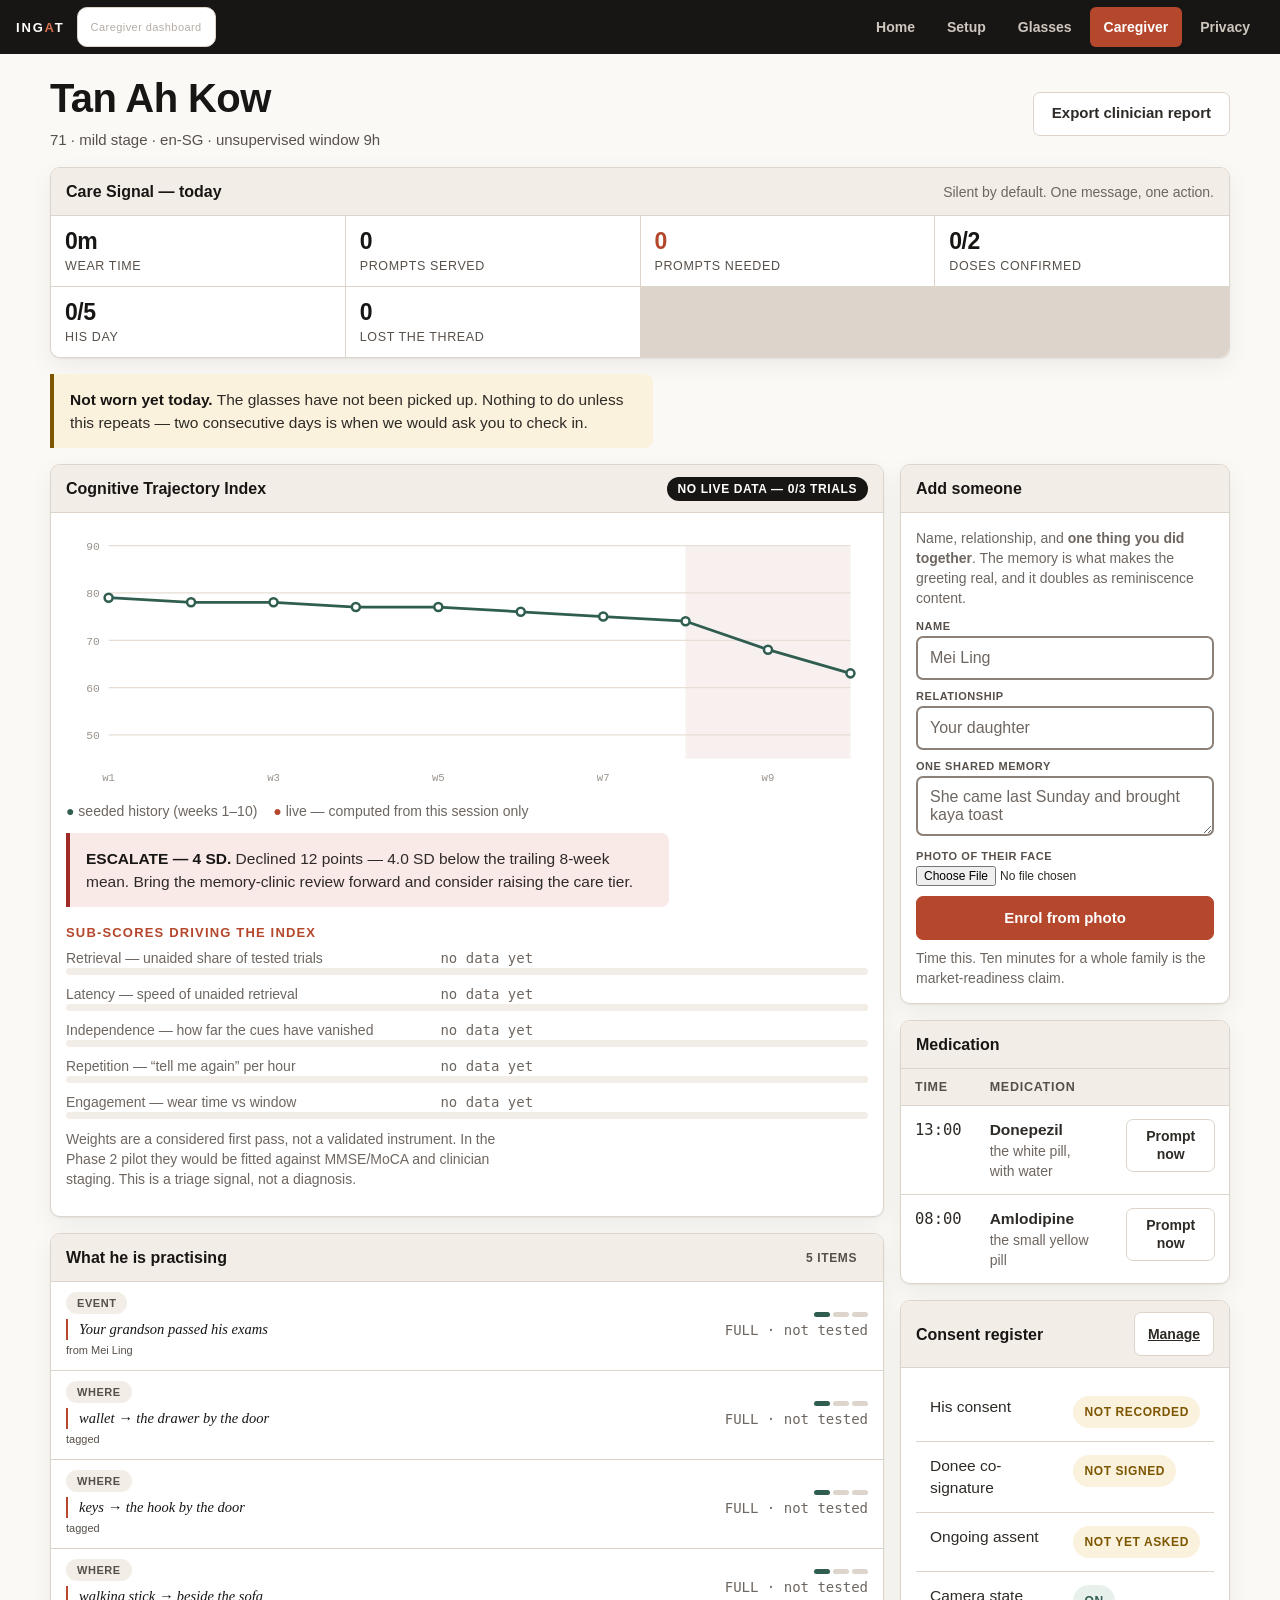
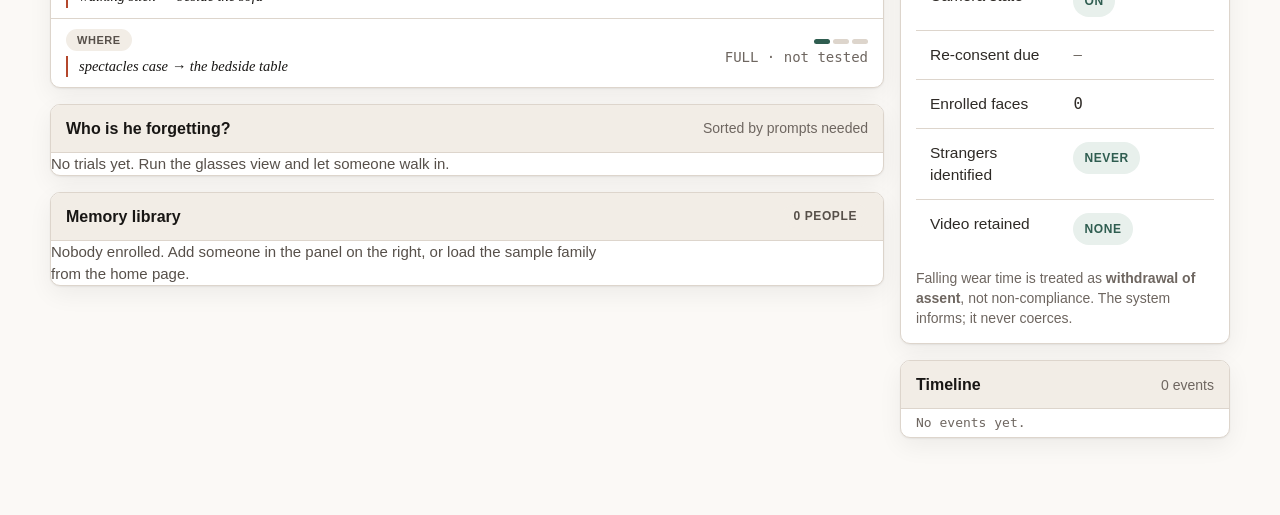
==== commit 0fa41359: "Accessibility: fix the blockers two independent design reviews found Two agents audited this: one re" ====
--- a/care.html
+++ b/care.html
@@ -1,5 +1,5 @@
 <!DOCTYPE html>
-<html lang="en">
+<html lang="en-SG">
 <head>
 <meta charset="utf-8">
 <meta name="viewport" content="width=device-width,initial-scale=1">
@@ -9,19 +9,20 @@
 </head>
 <body>
 
-<div class="topbar noprint">
+<a href="#main" class="skip">Skip to content</a>
+<header class="topbar noprint">
   <div class="brand">ING<em>A</em>T</div>
   <div class="tag">Caregiver dashboard</div>
-  <nav>
+  <nav aria-label="Main">
     <a href="index.html">Home</a>
     <a href="family.html">Setup</a>
     <a href="glasses.html">Glasses</a>
     <a href="care.html" class="on">Caregiver</a>
     <a href="privacy.html">Privacy</a>
   </nav>
-</div>
-
-<div class="wrap">
+</header>
+
+<main class="wrap" id="main">
 
   <div class="row" style="margin-bottom:16px">
     <div>
@@ -186,7 +187,7 @@
   <!-- micro-lesson, fires on a detected repetition spike -->
   <div id="lesson" style="margin-top:16px"></div>
 
-</div>
+</main>
 
 <script src="js/face-api.min.js"></script>
 <script src="js/store.js"></script>
@@ -591,5 +592,6 @@
 render();
 setInterval(() => { $('kWear').textContent = Fmt.dur(Store.wearMsToday()); }, 15000);
 </script>
+<div id="live" class="visually-hidden" role="status" aria-live="polite" aria-atomic="true"></div>
 </body>
 </html>
--- a/css/app.css
+++ b/css/app.css
@@ -2,15 +2,20 @@
    Warm neutrals, single terracotta accent. Matches the report. */
 
 :root {
-  --ink: #181614;
-  --body: #2e2a26;
-  --muted: #6e6660;
-  --faint: #9a938c;
+  /* Contrast targets AAA (7:1) for body, not AA. An 80-year-old has roughly
+     80% less contrast sensitivity than a 20-year-old, and WCAG's own rationale
+     for 7:1 is that it compensates for vision around 20/80.
+     --faint was #9a938c, about 2.9:1 on white — it was decorative, not text.
+     Ref: w3.org/WAI/older-users/literature/ */
+  --ink: #181614;      /* ~15:1 on white */
+  --body: #2e2a26;     /* ~12:1 */
+  --muted: #57504a;    /* ~7.6:1  (was #6e6660, ~5.5:1) */
+  --faint: #6e6660;    /* ~5.5:1  — now the floor, never smaller than 14px */
   --accent: #b4472c;
   --accent-lt: #f6ede7;
   --green: #2f5d50;
   --green-lt: #e8f0ec;
-  --amber: #9a6b12;
+  --amber: #7d5600;   /* was #9a6b12 - 4.2:1 on --amber-lt, now 5.9:1 */
   --amber-lt: #fbf2de;
   --red: #9e2b25;
   --red-lt: #f9e9e7;
@@ -20,10 +25,61 @@
   --white: #fff;
   --radius: 10px;
   --shadow: 0 1px 2px rgba(24,22,20,.06), 0 8px 24px rgba(24,22,20,.06);
-  --mono: ui-monospace, "SF Mono", "Cascadia Mono", Consolas, monospace;
-  --sans: -apple-system, BlinkMacSystemFont, "Segoe UI", Inter, Roboto, sans-serif;
-  /* System serif only — no webfont, because the whole app must run offline. */
-  --serif: "Iowan Old Style", "Palatino Linotype", Palatino, Georgia, "Times New Roman", serif;
+  /* ------------------------------------------------------------------ type
+     System fonts only — the whole app runs offline.
+
+     `system-ui` is deliberately NOT first: it resolves per OS *language*, not
+     per script, so on a Windows machine set to Chinese it picks Yu Gothic UI
+     or Microsoft JhengHei and renders English with weak, badly spaced glyphs.
+     On Singaporean machines that is a live risk, so real font names lead and
+     system-ui sits late as a safety net.
+     Ref: bugzilla.mozilla.org/show_bug.cgi?id=1605605 */
+  --sans:
+    -apple-system, BlinkMacSystemFont,
+    "Segoe UI Variable Text", "Segoe UI",
+    Roboto, "Helvetica Neue", "Arial Nova",
+    "Liberation Sans", Arial, system-ui, sans-serif,
+    "Apple Color Emoji", "Segoe UI Emoji";
+  --serif:
+    Charter, "Bitstream Charter", "Sitka Text",
+    Cambria, Constantia, "Georgia Pro", Georgia,
+    "Iowan Old Style", "Noto Serif", "Liberation Serif", serif;
+  --mono:
+    ui-monospace, SFMono-Regular, "SF Mono",
+    "Cascadia Mono", "Cascadia Code", Consolas,
+    "Source Code Pro", Menlo, Monaco,
+    "DejaVu Sans Mono", "Liberation Mono", "Courier New", monospace;
+
+  /* ------------------------------------------------------------ type scale
+     GOV.UK's scale, whose line-heights are all multiples of 5px. The rule
+     most projects miss: BODY DOES NOT SHRINK ON MOBILE. Only headings step
+     down. Our primary web user is 62 and, per NN/g's 19-year longitudinal
+     study, ability to use websites falls ~0.8% per year from 25 — so she is
+     roughly 30% less effective than a 25-year-old before any impairment.
+     Ref: design-system.service.gov.uk/styles/type-scale/ */
+  --t-body: 17px;   --lh-body: 26px;
+  --t-lead: 20px;   --lh-lead: 30px;
+  --t-h3:   17px;   --lh-h3:   25px;
+  --t-h2:   22px;   --lh-h2:   30px;
+  --t-h1:   32px;   --lh-h1:   36px;
+  --t-small:15px;   --lh-small:22px;   /* captions and legal ONLY */
+
+  /* 4-point spacing, larger steps grow on desktop */
+  --sp-1: 4px;  --sp-2: 8px;  --sp-3: 12px; --sp-4: 16px;
+  --sp-5: 20px; --sp-6: 24px; --sp-7: 32px; --sp-8: 40px;
+
+  /* Focus: yellow fill + black underline, so it survives ANY background.
+     Ten lines of CSS that make a product read as government-grade. */
+  --focus:      #ffdd00;
+  --focus-ink:  #0b0c0c;
+}
+
+@media (min-width: 641px) {
+  :root {
+    --t-h1: 40px; --lh-h1: 45px;
+    --t-h2: 24px; --lh-h2: 30px;
+    --sp-6: 32px; --sp-7: 40px; --sp-8: 56px;
+  }
 }
 
 /* ============================================================================
@@ -62,7 +118,7 @@
   display: block;
   margin-bottom: 4px;
 }
-.telemetry { font-family: var(--mono); font-size: 11.5px; color: var(--muted); }
+.telemetry { font-family: var(--mono); font-size: 14px; line-height: 20px; color: var(--muted); }
 .telemetry b { color: var(--ink); font-weight: 600; }
 
 * { box-sizing: border-box; }
@@ -78,18 +134,56 @@
 
 a { color: var(--accent); }
 
+/* UA defaults vary by browser and several are marginal */
+::placeholder { color: #6e6660; opacity: 1; }
+
 /* ---------------------------------------------------------------- chrome */
+/* At 375px the brand, the tagline and five nav links needed ~590px inside a
+   locked 54px bar with no wrap and no overflow — so on a phone the navigation
+   spilled out of the bar and could not be used. The primary user is 62 and
+   "often on a phone", and Setup → Trust Centre is the journey the whole
+   product depends on. */
 .topbar {
   display: flex;
   align-items: center;
-  gap: 16px;
-  padding: 0 20px;
-  height: 54px;
+  gap: 12px;
+  padding: 0 16px;
+  min-height: 54px;
   background: var(--ink);
   color: #fff;
   position: sticky;
   top: 0;
   z-index: 40;
+  flex-wrap: wrap;
+}
+@media (max-width: 780px) {
+  .topbar { padding: 8px 14px; }
+  .topbar .tag { display: none; }      /* presenter copy, not navigation */
+  .topbar nav {
+    margin-left: 0;
+    order: 3;
+    width: 100%;
+    overflow-x: auto;
+    -webkit-overflow-scrolling: touch;
+    scrollbar-width: none;
+  }
+  .topbar nav::-webkit-scrollbar { display: none; }
+  .topbar nav a { flex: 0 0 auto; }
+}
+
+/* Skip link — five repeated nav links on every page is five tab stops before
+   any content. */
+.skip { position: absolute; left: -9999px; }
+.skip:focus {
+  left: 10px; top: 10px; z-index: 100;
+  background: var(--white); color: var(--ink);
+  padding: 12px 16px; border-radius: 7px;
+  outline: 3px solid var(--accent);
+  font-weight: 600;
+}
+.visually-hidden {
+  position: absolute; width: 1px; height: 1px; overflow: hidden;
+  clip: rect(0 0 0 0); clip-path: inset(50%); white-space: nowrap;
 }
 .topbar .brand {
   font-weight: 700;
@@ -98,7 +192,7 @@
 }
 .topbar .brand em {
   font-style: normal;
-  color: var(--accent);
+  color: #d4714f;   /* --accent is only 3.3:1 on --ink */
 }
 .topbar .tag {
   font-size: 11px;
@@ -109,26 +203,65 @@
 .topbar nav a {
   color: #cfc6be;
   text-decoration: none;
-  font-size: 12px;
+  font-size: 14px;
   font-weight: 600;
-  padding: 7px 12px;
+  padding: 12px 14px;
   border-radius: 6px;
-}
+  white-space: nowrap;
+}
+.topbar nav a:focus-visible { outline: 3px solid #ffb99f; outline-offset: -2px; }
 .topbar nav a:hover { background: rgba(255,255,255,.09); color: #fff; }
 .topbar nav a.on { background: var(--accent); color: #fff; }
 
 .wrap { max-width: 1220px; margin: 0 auto; padding: 22px 20px 60px; }
 .wrap.narrow { max-width: 780px; }
 
-/* ---------------------------------------------------------------- type */
-h1 { font-size: 26px; line-height: 1.2; margin: 0 0 6px; color: var(--ink); letter-spacing: -.01em; }
-h2 { font-size: 15px; line-height: 1.3; margin: 0 0 10px; color: var(--ink); }
-h3 { font-size: 12px; text-transform: uppercase; letter-spacing: .1em; color: var(--accent); margin: 0 0 8px; }
-p  { margin: 0 0 10px; font-size: 13.5px; line-height: 1.55; }
-.lede { font-size: 15px; line-height: 1.55; color: var(--ink); }
-.sub  { font-size: 12.5px; color: var(--muted); line-height: 1.5; }
-.tiny { font-size: 11px; color: var(--faint); line-height: 1.45; }
+/* ---------------------------------------------------------------- type
+   Every size raised. The old scale bottomed out at 11px, which is below the
+   16px floor CMS uses for a literal Medicare audience and below NN/g's
+   absolute minimum for over-65s. Prose is capped at 66ch — USWDS puts the
+   comfortable band at 45–90 characters and long lines are where older readers
+   lose their place on the return sweep. */
+h1 { font-size: var(--t-h1); line-height: var(--lh-h1); margin: 0 0 var(--sp-2);
+     color: var(--ink); letter-spacing: -.015em; }
+h2 { font-size: var(--t-h3); line-height: var(--lh-h3); margin: 0 0 var(--sp-3); color: var(--ink); }
+h3 { font-size: 13px; text-transform: uppercase; letter-spacing: .09em;
+     color: var(--accent); margin: 0 0 var(--sp-2); font-weight: 700; }
+p  { margin: 0 0 var(--sp-3); font-size: var(--t-body); line-height: var(--lh-body); max-width: 66ch; }
+.lede { font-size: var(--t-lead); line-height: var(--lh-lead); color: var(--ink); max-width: 62ch; }
+.sub  { font-size: var(--t-small); color: var(--muted); line-height: var(--lh-small); max-width: 66ch; }
+.tiny { font-size: 14px; color: var(--faint); line-height: 20px; max-width: 60ch; }
 .mono { font-family: var(--mono); }
+
+/* Tabular figures so wear-time and prompt counts do not jitter as they update */
+.mono, .telemetry, .kpi b, .metric { font-variant-numeric: tabular-nums; }
+
+/* Never let a stack member get faux-bolded */
+html { font-synthesis: none; }
+
+/* Rapid animation creates confusion for older readers, and this app is also
+   projected. Honour the OS setting completely. */
+@media (prefers-reduced-motion: reduce) {
+  *, *::before, *::after {
+    animation-duration: .001ms !important;
+    animation-iteration-count: 1 !important;
+    transition-duration: .001ms !important;
+    scroll-behavior: auto !important;
+  }
+}
+
+/* ------------------------------------------------------------ focus
+   Yellow fill with a black underline, so the indicator is visible on white,
+   on the terracotta accent, and on the black wearer-mode overlay alike.
+   Ref: design-system.service.gov.uk/styles/focus-states/ */
+:where(a, button, input, select, textarea, summary, [tabindex]):focus-visible {
+  outline: 3px solid transparent;      /* keeps an indicator in forced-colors */
+  outline-offset: 0;
+  background-color: var(--focus);
+  box-shadow: 0 -2px var(--focus), 0 4px var(--focus-ink);
+  color: var(--focus-ink);
+  text-decoration: none;
+}
 
 /* ---------------------------------------------------------------- layout */
 .grid { display: grid; gap: 16px; }
@@ -155,7 +288,7 @@
   border-bottom: 1px solid var(--rule);
   background: var(--band);
 }
-.card > .hd h2 { margin: 0; font-size: 13px; }
+.card > .hd h2 { margin: 0; font-size: 16px; }
 .card > .hd .right { margin-left: auto; }
 .card > .bd { padding: 15px; }
 .card > .bd.tight { padding: 0; }
@@ -163,11 +296,11 @@
 /* ---------------------------------------------------------------- bits */
 .pill {
   display: inline-block;
-  font-size: 10px;
+  font-size: 12px;
   font-weight: 700;
-  letter-spacing: .06em;
+  letter-spacing: .05em;
   text-transform: uppercase;
-  padding: 3px 8px;
+  padding: 5px 11px;
   border-radius: 20px;
   background: var(--band);
   color: var(--muted);
@@ -179,17 +312,26 @@
 .pill.r { background: var(--red-lt);   color: var(--red); }
 .pill.k { background: var(--ink); color: #fff; }
 
+/* 44px minimum on every target. WCAG 2.2 AA sets the floor at 24px, but
+   AAA and NN/g's own recommendation for over-65s is 44–48px, and arthritis
+   affects at least half of over-65s while essential tremor affects up to 20%.
+   Ref: nngroup.com/reports/senior-citizens-on-the-web/ */
 .btn {
   font: inherit;
-  font-size: 12.5px;
+  font-size: 15px;
   font-weight: 600;
-  padding: 8px 14px;
+  min-height: 44px;
+  padding: 10px 18px;
   border-radius: 7px;
   border: 1px solid var(--rule);
   background: var(--white);
   color: var(--body);
   cursor: pointer;
-  line-height: 1.2;
+  line-height: 1.25;
+  display: inline-flex;
+  align-items: center;
+  justify-content: center;
+  gap: 6px;
 }
 .btn:hover  { border-color: var(--muted); }
 .btn:active { transform: translateY(1px); }
@@ -197,8 +339,18 @@
 .btn.p:hover { background: #9d3d25; }
 .btn.k { background: var(--ink); border-color: var(--ink); color: #fff; }
 .btn.g { background: var(--green); border-color: var(--green); color: #fff; }
-.btn.sm { font-size: 11px; padding: 5px 9px; }
-.btn:disabled { opacity: .4; cursor: not-allowed; }
+/* "Small" still clears 44px. It is visually lighter, not physically smaller —
+   shrinking the hit area is exactly what fails a hand with a tremor. */
+.btn.sm { font-size: 14px; padding: 8px 13px; min-height: 44px; }
+.btn:disabled {
+  /* opacity:.4 blended to about 2.3:1. A disabled control still has to be
+     readable - it is telling you why you cannot proceed. */
+  opacity: 1;
+  background: #f0ece7;
+  border-color: #d3cabf;
+  color: #6b645d;
+  cursor: not-allowed;
+}
 .btn.wide { width: 100%; }
 
 .row { display: flex; align-items: center; gap: 8px; flex-wrap: wrap; }
@@ -214,12 +366,15 @@
   color: var(--muted);
   margin-bottom: 4px;
 }
-input[type=text], input[type=time], select, textarea {
+input[type=text], input[type=time], input[type=date], select, textarea {
   font: inherit;
-  font-size: 13px;
+  font-size: 16px;          /* 16px also stops iOS zooming the page on focus */
   width: 100%;
-  padding: 8px 10px;
-  border: 1px solid var(--rule);
+  min-height: 44px;
+  padding: 10px 12px;
+  /* NHS uses a much darker input border than most projects specifically so the
+     border itself clears 3:1 non-text contrast. #d9d1c8 did not. */
+  border: 2px solid #8b8179;
   border-radius: 7px;
   background: var(--white);
   color: var(--body);
@@ -233,25 +388,26 @@
 table { width: 100%; border-collapse: collapse; font-size: 12.5px; }
 th {
   text-align: left;
-  font-size: 10px;
+  font-size: 12.5px;
   text-transform: uppercase;
-  letter-spacing: .07em;
+  letter-spacing: .06em;
   color: var(--muted);
-  padding: 8px 12px;
+  padding: 11px 14px;
   border-bottom: 1px solid var(--rule);
   background: var(--band);
   font-weight: 700;
 }
-td { padding: 9px 12px; border-bottom: 1px solid var(--rule); vertical-align: top; }
+td { padding: 13px 14px; border-bottom: 1px solid var(--rule); vertical-align: top; font-size: 15.5px; line-height: 22px; }
 tr:last-child td { border-bottom: 0; }
 
 .note {
-  border-left: 3px solid var(--accent);
+  border-left: 4px solid var(--accent);
   background: var(--accent-lt);
-  padding: 10px 13px;
-  border-radius: 0 7px 7px 0;
-  font-size: 12.5px;
-  line-height: 1.5;
+  padding: 14px 16px;
+  border-radius: 0 8px 8px 0;
+  font-size: 15.5px;
+  line-height: 23px;
+  max-width: 70ch;
 }
 .note.g { border-color: var(--green); background: var(--green-lt); }
 .note.w { border-color: var(--amber); background: var(--amber-lt); }
@@ -335,7 +491,7 @@
   font-weight: 600;
   letter-spacing: -.01em;
 }
-.earpiece .said.idle { color: #6b635c; font-weight: 400; font-size: 16px; }
+.earpiece .said.idle { color: #968d85; font-weight: 400; font-size: 17px; }
 .earpiece .meta { font-size: 11px; color: #8f867e; font-family: var(--mono); }
 
 .wave { display: inline-flex; gap: 2.5px; align-items: flex-end; height: 12px; }
@@ -383,13 +539,13 @@
 .ladder i.on { background: var(--green); }
 
 /* log */
-.log { max-height: 300px; overflow-y: auto; font-family: var(--mono); font-size: 11px; }
+.log { max-height: 320px; overflow-y: auto; font-family: var(--mono); font-size: 13px; line-height: 18px; }
 .log .e {
   display: flex; gap: 9px; padding: 5px 15px;
   border-bottom: 1px solid #f0ebe4; align-items: baseline;
 }
 .log .e:last-child { border-bottom: 0; }
-.log .t { color: var(--faint); flex: 0 0 52px; }
+.log .t { color: var(--muted); flex: 0 0 62px; }
 .log .m { flex: 1; color: var(--body); }
 .log .e.ok  .m { color: var(--green); }
 .log .e.bad .m { color: var(--red); }
@@ -400,7 +556,10 @@
 .kpi { background: var(--white); padding: 13px 14px; }
 .kpi b { display: block; font-size: 23px; line-height: 1.05; color: var(--ink); letter-spacing: -.02em; }
 .kpi b.a { color: var(--accent); }
-.kpi span { display: block; font-size: 10px; text-transform: uppercase; letter-spacing: .07em; color: var(--muted); margin-top: 5px; }
+
+/* UA defaults vary by browser and several are marginal */
+::placeholder { color: #6e6660; opacity: 1; }
+.kpi span { display: block; font-size: 12.5px; text-transform: uppercase; letter-spacing: .05em; color: var(--muted); margin-top: 6px; }
 @media (max-width: 720px) { .kpis { grid-template-columns: repeat(2,1fr); } }
 
 /* bars */
@@ -411,8 +570,24 @@
 .bar i.r { background: var(--red); }
 
 /* toggle */
-.tog { display: inline-flex; align-items: center; gap: 7px; font-size: 12px; cursor: pointer; user-select: none; }
-.tog input { display: none; }
+/* The six PDPA purpose switches ARE the legal consent mechanism, so they have
+   to be operable by keyboard and reachable by a screen reader. `display:none`
+   on the input removed it from the tab order AND the accessibility tree, which
+   meant a keyboard-only caregiver could not grant consent — or, worse, could
+   not withdraw it, which is the right this page promises in writing. */
+.tog { display: inline-flex; align-items: center; gap: 9px; font-size: 15px;
+       cursor: pointer; user-select: none; min-height: 44px; }
+.tog input {
+  position: absolute;
+  opacity: 0;
+  width: 38px; height: 22px;      /* sits under the switch so focus lands right */
+  margin: 0;
+  cursor: pointer;
+}
+.tog input:focus-visible + .sw {
+  outline: 3px solid var(--accent);
+  outline-offset: 3px;
+}
 .tog .sw {
   width: 34px; height: 19px; border-radius: 12px; background: var(--rule);
   position: relative; transition: background .18s; flex: 0 0 auto;
@@ -498,9 +673,9 @@
 .thumb .meta b { font-size: 11.5px; display: block; color: var(--ink); }
 .thumb .meta span { font-size: 10px; color: var(--muted); }
 .thumb .x {
-  position: absolute; top: 4px; right: 4px; width: 20px; height: 20px; border-radius: 50%;
-  background: rgba(24,22,20,.72); color: #fff; border: 0; cursor: pointer;
-  font-size: 12px; line-height: 1; display: grid; place-content: center;
+  position: absolute; top: 3px; right: 3px; width: 36px; height: 36px; border-radius: 50%;
+  background: rgba(24,22,20,.78); color: #fff; border: 0; cursor: pointer;
+  font-size: 17px; line-height: 1; display: grid; place-content: center;
 }
 .thumb.bad { border-color: var(--red); }
 .thumb .flag {
@@ -606,7 +781,11 @@
 }
 .slot:hover .card2 { border-color: var(--muted); }
 .slot.now .card2 { border-color: var(--accent); background: var(--accent-lt); }
-.slot.done .card2 { opacity: .62; }
+.slot.done .card2 {
+  opacity: 1;                 /* .62 dropped the text to about 2.6:1 */
+  background: var(--paper);
+}
+.slot.done .card2 p, .slot.done .at { color: var(--muted); }
 .slot.done .card2 h4 { text-decoration: line-through; }
 .slot .card2 h4 {
   margin: 0 0 3px;
@@ -620,7 +799,7 @@
   font-size: 9.5px; font-weight: 700; letter-spacing: .07em; text-transform: uppercase;
   padding: 2px 7px; border-radius: 4px; margin-bottom: 5px;
 }
-.kind.meal   { background: #FBF2DE; color: #9A6B12; }
+.kind.meal   { background: #FBF2DE; color: #7d5600; }
 .kind.move   { background: #E8F0EC; color: #2F5D50; }
 .kind.task   { background: #F2EDE6; color: #6E6660; }
 .kind.social { background: #F6EDE7; color: #B4472C; }
@@ -647,10 +826,10 @@
 .tag b { display: block; font-size: 13px; color: var(--ink); }
 .tag span { display: block; font-size: 10.5px; color: var(--muted); margin-top: 2px; }
 .tag .x {
-  position: absolute; top: 5px; right: 5px;
-  width: 20px; height: 20px; border-radius: 50%;
+  position: absolute; top: 4px; right: 4px;
+  width: 36px; height: 36px; border-radius: 50%;
   border: 0; background: var(--band); color: var(--muted);
-  cursor: pointer; font-size: 12px; line-height: 1;
+  cursor: pointer; font-size: 17px; line-height: 1;
 }
 .tag.add {
   border-style: dashed;
@@ -675,12 +854,14 @@
 .stack > * + * { margin-top: 10px; }
 .chipbar { display: flex; flex-wrap: wrap; gap: 6px; }
 .chip {
-  font-size: 11.5px; padding: 5px 10px; border-radius: 20px;
-  border: 1px solid var(--rule); background: var(--white); cursor: pointer;
+  font: inherit; font-size: 14.5px;
+  min-height: 44px; padding: 9px 15px; border-radius: 22px;
+  border: 1px solid var(--rule); background: var(--white); color: var(--body);
+  cursor: pointer; display: inline-flex; align-items: center;
 }
 .chip:hover { border-color: var(--accent); }
 .chip.on { background: var(--ink); color: #fff; border-color: var(--ink); }
-.empty { padding: 24px 18px; text-align: center; color: var(--faint); font-size: 12.5px; }
+.empty { padding: var(--sp-7) var(--sp-5); text-align: center; color: var(--muted); font-size: 15px; }
 
 /* ============================================================================
    WEARER MODE
@@ -711,24 +892,35 @@
 .wearer .dot.live { background: #ff4b3e; box-shadow: 0 0 14px #ff4b3e; }
 .wearer .heard {
   font-family: var(--serif);
-  font-style: italic;
-  font-size: 20px;
+  /* Was italic serif at 20px in #6a625c — 3.5:1 on black, and italic serif is
+     the hardest possible combination to read on a projector in a lit room. */
+  font-style: normal;
+  font-size: 24px;
   line-height: 1.4;
-  color: #6a625c;
+  color: #a49b93;
   text-align: center;
   max-width: 78%;
   opacity: 0;
   transition: opacity .35s;
 }
 .wearer .heard.show { opacity: 1; }
+/* Was #3a3530 on black — 1.7:1, invisible from the moment it rendered, and it
+   then faded itself out after four seconds. The only exit instruction on the
+   screen must not disappear. */
 .wearer .hint {
   position: absolute;
   bottom: 26px;
-  font-size: 10.5px;
-  letter-spacing: .12em;
+  font: inherit;
+  font-size: 13px;
+  letter-spacing: .1em;
   text-transform: uppercase;
-  color: #3a3530;
-}
+  color: #8b8279;
+  background: none;
+  border: 0;
+  padding: 12px 18px;
+  cursor: pointer;
+}
+.wearer .hint:focus-visible { outline: 3px solid var(--focus); outline-offset: 2px; }
 
 /* print */
 @media print {
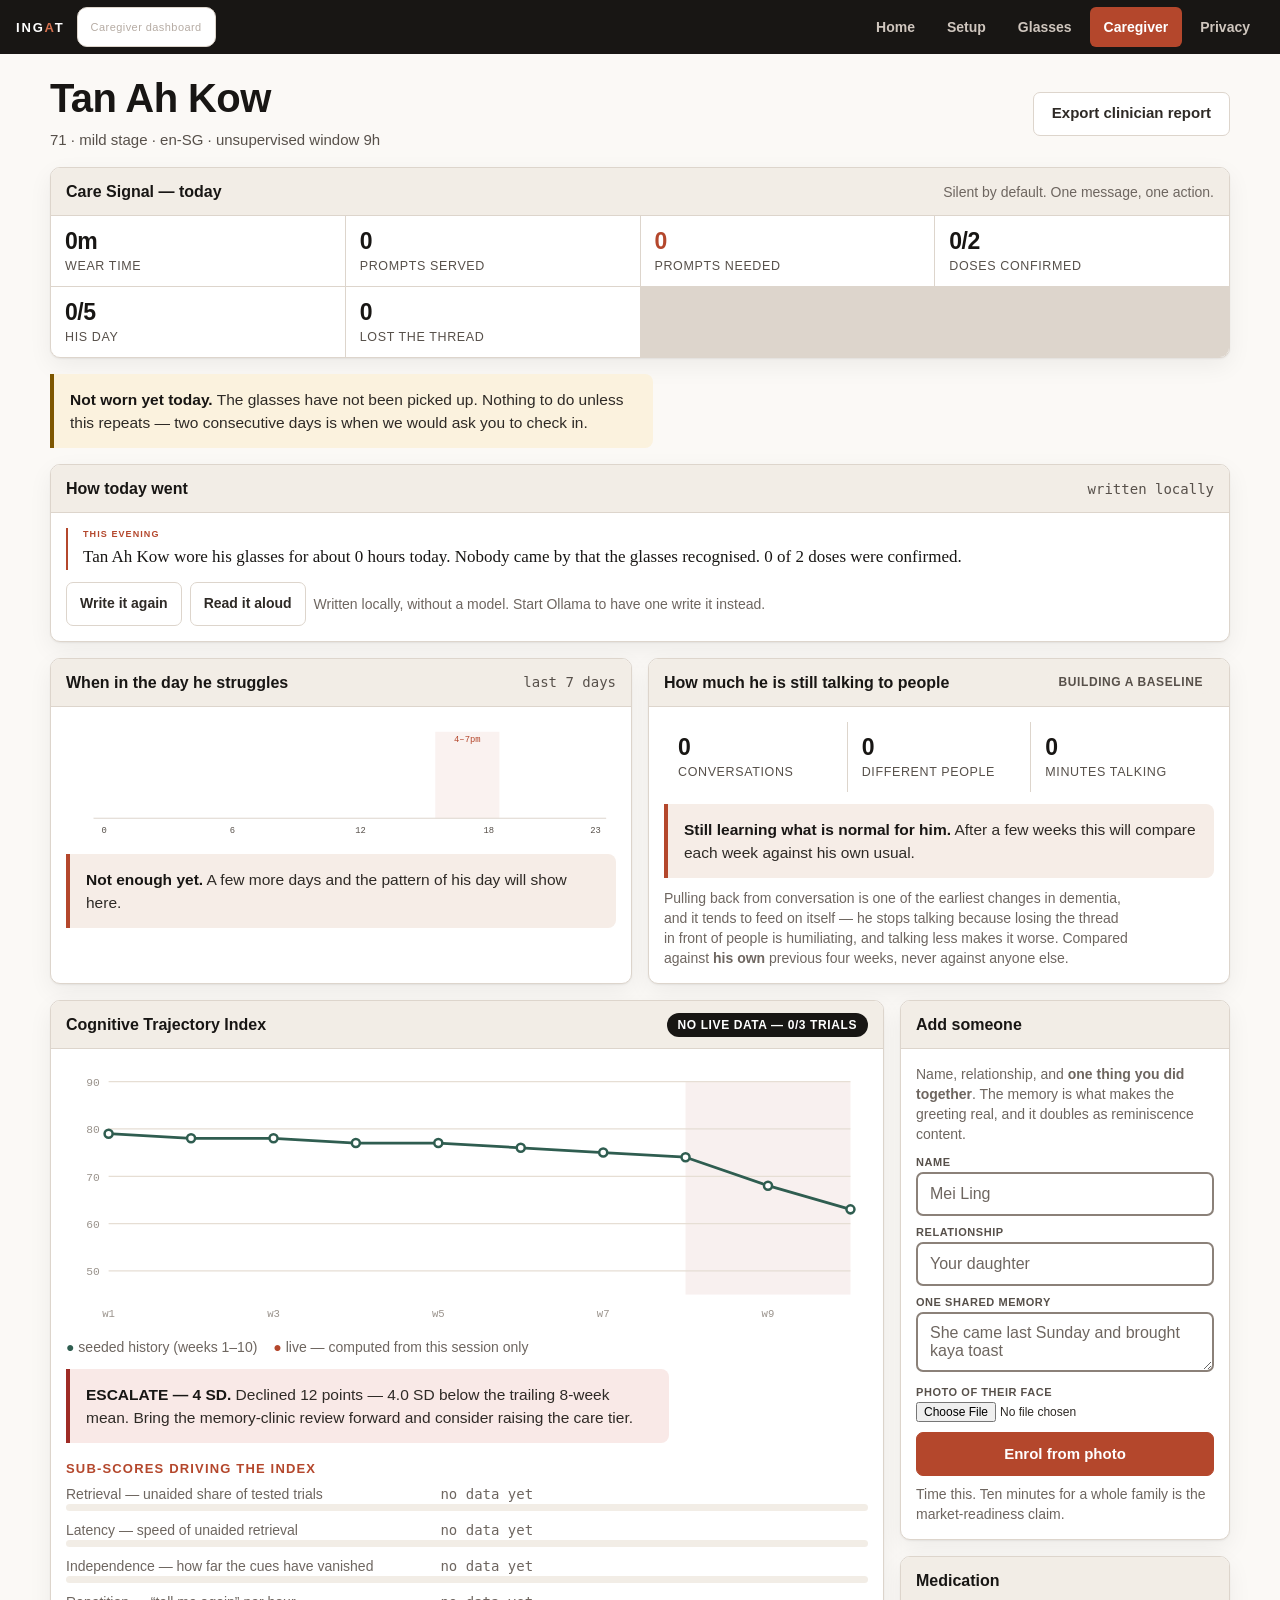
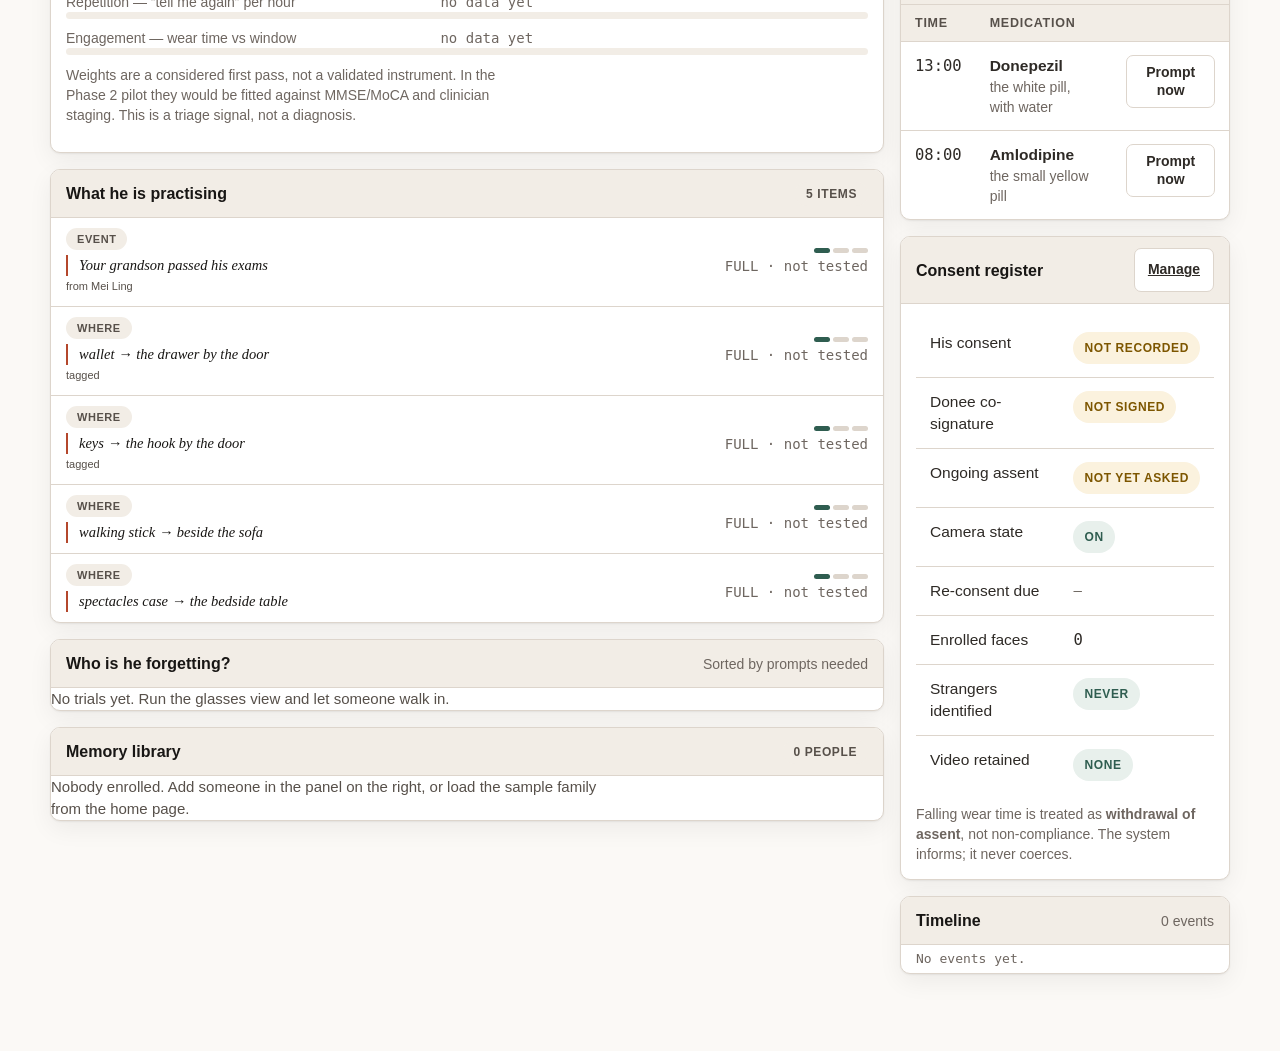
==== commit 5aab0b6b: "One conversation per person, a memory vault, an open-model recap, and behaviour FOUR CONVERSATIONS A" ====
--- a/care.html
+++ b/care.html
@@ -50,7 +50,56 @@
     </div>
   </div>
 
-  <div id="alerts" style="margin-bottom:16px"></div>
+  <div id="alerts" role="region" aria-label="Alerts needing your attention"
+       aria-live="polite" style="margin-bottom:16px"></div>
+
+  <!-- ===================================================== evening recap -->
+  <div class="card" style="margin-bottom:16px">
+    <div class="hd"><h2>How today went</h2>
+      <span class="right telemetry" id="summaryModel">&mdash;</span></div>
+    <div class="bd">
+      <div class="voice" id="summaryText" style="font-style:normal">
+        <span class="say-mark">this evening</span>
+        <span id="summaryBody">Writing&hellip;</span>
+      </div>
+      <div class="row" style="margin-top:12px">
+        <button class="btn sm" id="btnRewrite">Write it again</button>
+        <button class="btn sm" id="btnSpeakSummary">Read it aloud</button>
+        <span class="tiny" id="summaryNote"></span>
+      </div>
+    </div>
+  </div>
+
+  <!-- ============================================ behaviour, not cognition -->
+  <div class="grid g-2" style="margin-bottom:16px">
+    <div class="card">
+      <div class="hd"><h2>When in the day he struggles</h2>
+        <span class="right telemetry">last 7 days</span></div>
+      <div class="bd">
+        <div id="clockChart"></div>
+        <div id="sundownNote" style="margin-top:10px"></div>
+      </div>
+    </div>
+
+    <div class="card">
+      <div class="hd"><h2>How much he is still talking to people</h2>
+        <span class="right pill" id="socialPill">&mdash;</span></div>
+      <div class="bd">
+        <div class="kpis" style="grid-template-columns:1fr 1fr 1fr;margin-bottom:12px">
+          <div class="kpi"><b id="sVisits">0</b><span>conversations</span></div>
+          <div class="kpi"><b id="sPeople">0</b><span>different people</span></div>
+          <div class="kpi"><b id="sMinutes">0</b><span>minutes talking</span></div>
+        </div>
+        <div id="withdrawalNote"></div>
+        <p class="tiny" style="margin:10px 0 0">
+          Pulling back from conversation is one of the earliest changes in dementia,
+          and it tends to feed on itself &mdash; he stops talking because losing the
+          thread in front of people is humiliating, and talking less makes it worse.
+          Compared against <b>his own</b> previous four weeks, never against anyone else.
+        </p>
+      </div>
+    </div>
+  </div>
 
   <div class="grid g-care">
     <!-- =================================================== main column -->
@@ -198,6 +247,9 @@
 <script src="js/maas.js"></script>
 <script src="js/recall.js"></script>
 <script src="js/geo.js"></script>
+<script src="js/vault.js"></script>
+<script src="js/behaviour.js"></script>
+<script src="js/summary.js"></script>
 <script src="js/schedule.js"></script>
 <script>
 Store.load();
@@ -588,8 +640,70 @@
       </div></div>` : '';
 }
 
+/* ---------------------------------------------------- evening recap */
+let summaryBusy = false, lastSummary = '';
+
+async function writeSummary() {
+  if (summaryBusy) return;
+  summaryBusy = true;
+  $('summaryBody').textContent = 'Writing…';
+  $('summaryNote').textContent = '';
+  try {
+    const r = await Summary.write();
+    lastSummary = r.text;
+    $('summaryBody').textContent = r.text;
+    $('summaryModel').textContent = r.model;
+    $('summaryNote').innerHTML = r.route === 'ollama'
+      ? '<span style="color:var(--green)">Written by an open-weight model running on this machine. Nothing left the flat.</span>'
+      : r.route === 'maas'
+        ? 'Written in Huawei Cloud’s Singapore region. Counts and confirmed facts only — never a transcript.'
+        : 'Written locally, without a model. Start Ollama to have one write it instead.';
+  } catch (e) {
+    $('summaryBody').textContent = Summary.template(Summary.gather());
+    $('summaryNote').textContent = 'Model unavailable — written locally.';
+  }
+  summaryBusy = false;
+}
+$('btnRewrite').onclick = () => { Summary._ollamaOk = null; writeSummary(); };
+$('btnSpeakSummary').onclick = () => { if (lastSummary) Speech.say(lastSummary, { tag: 'summary' }); };
+
+/* ------------------------------------------- behaviour, not cognition */
+function renderBehaviour() {
+  $('clockChart').innerHTML = Behaviour.clockChart(7);
+  const sun = Behaviour.sundowning(7);
+  $('sundownNote').innerHTML = sun.flagged
+    ? `<div class="note w">${sun.text}</div>`
+    : sun.clock.total < 8
+      ? `<div class="note"><b>Not enough yet.</b> A few more days and the pattern of his day will show here.</div>`
+      : `<div class="note g"><b>No particular time of day stands out.</b> His difficult moments are spread fairly evenly.</div>`;
+
+  const soc = Behaviour.social(7);
+  $('sVisits').textContent = soc.visits;
+  $('sPeople').textContent = soc.distinctPeople;
+  $('sMinutes').textContent = soc.minutes;
+
+  const w = Behaviour.withdrawal();
+  if (!w.known) {
+    $('socialPill').textContent = 'building a baseline';
+    $('socialPill').className = 'right pill';
+    $('withdrawalNote').innerHTML = `<div class="note"><b>Still learning what is normal for him.</b> After a few weeks this will compare each week against his own usual.</div>`;
+  } else if (w.flagged) {
+    $('socialPill').textContent = `down ${Math.round(w.drop * 100)}%`;
+    $('socialPill').className = 'right pill r';
+    $('withdrawalNote').innerHTML = `<div class="note r">${w.text}</div>`;
+  } else {
+    $('socialPill').textContent = 'as usual';
+    $('socialPill').className = 'right pill g';
+    $('withdrawalNote').innerHTML = `<div class="note g">${w.text}</div>`;
+  }
+}
+
+const _render = render;
+render = function () { _render(); renderBehaviour(); };
+
 Store.onChange(render);
 render();
+writeSummary();
 setInterval(() => { $('kWear').textContent = Fmt.dur(Store.wearMsToday()); }, 15000);
 </script>
 <div id="live" class="visually-hidden" role="status" aria-live="polite" aria-atomic="true"></div>
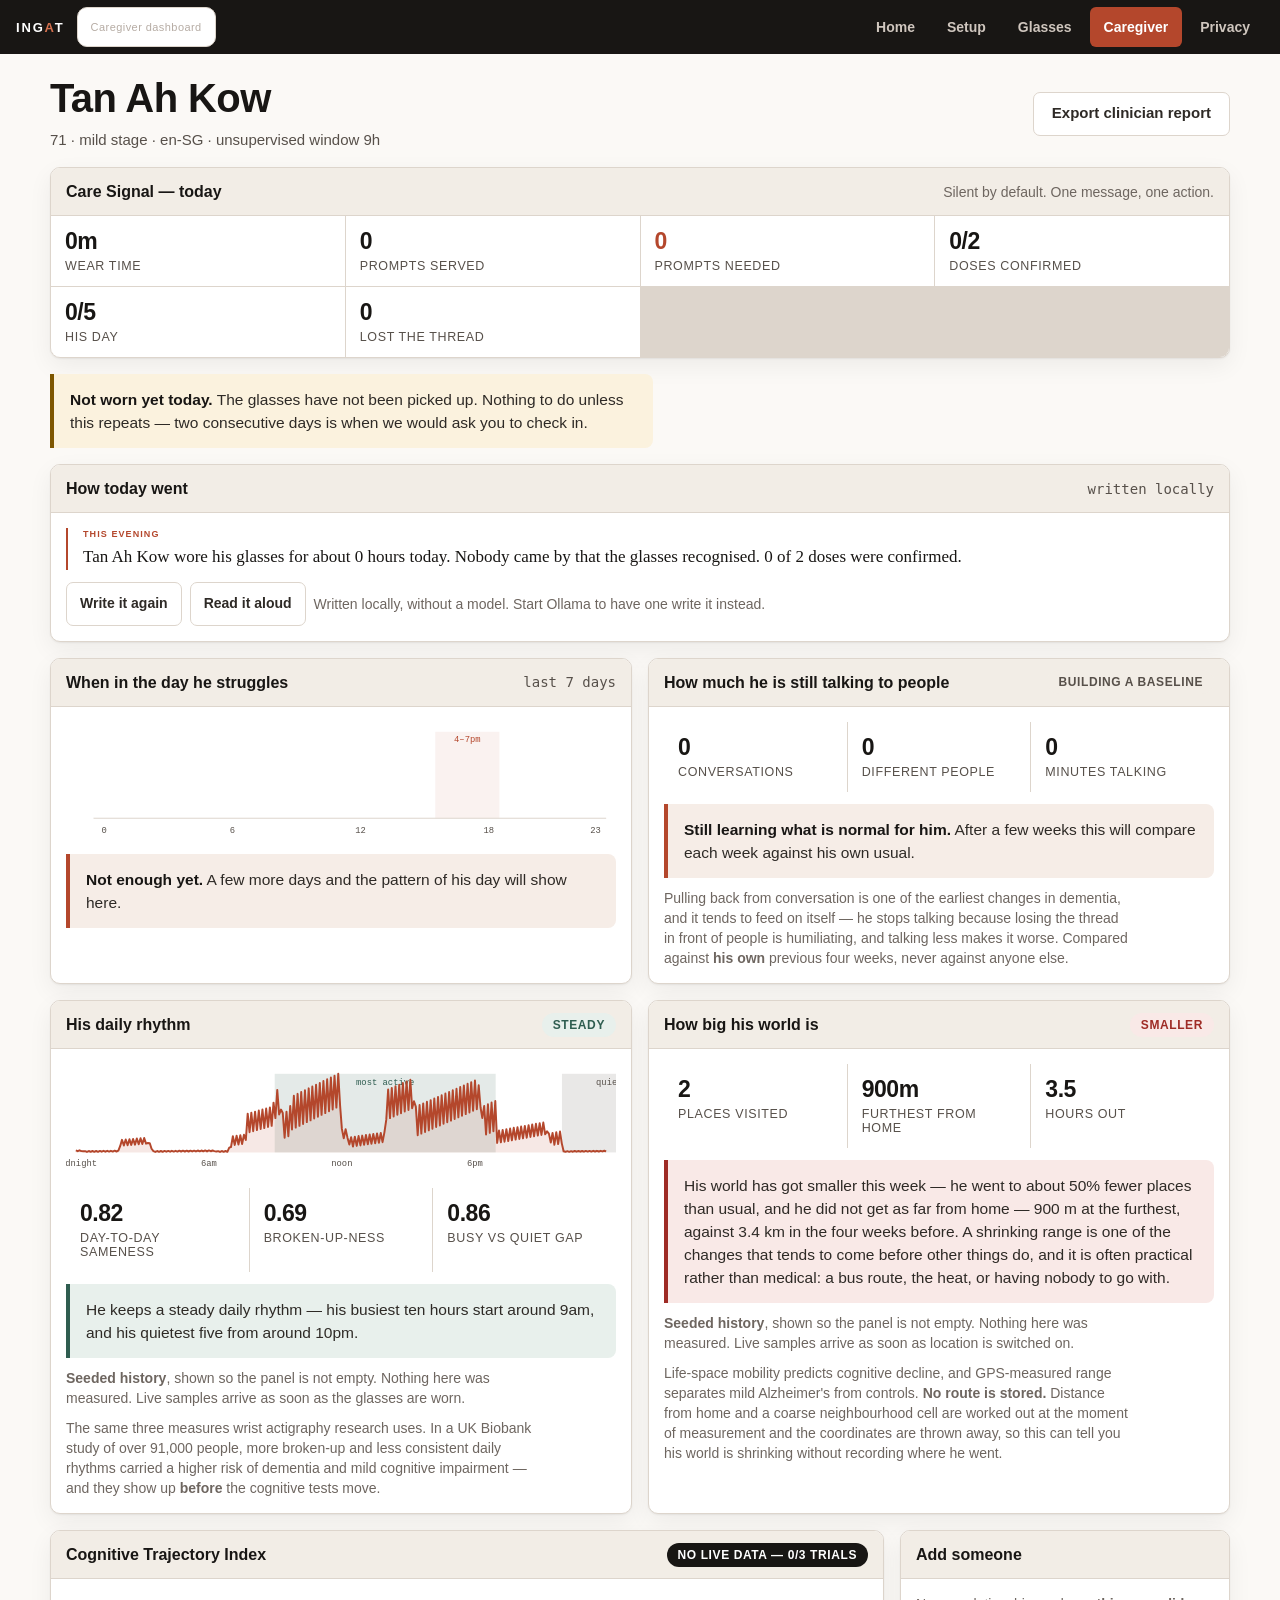
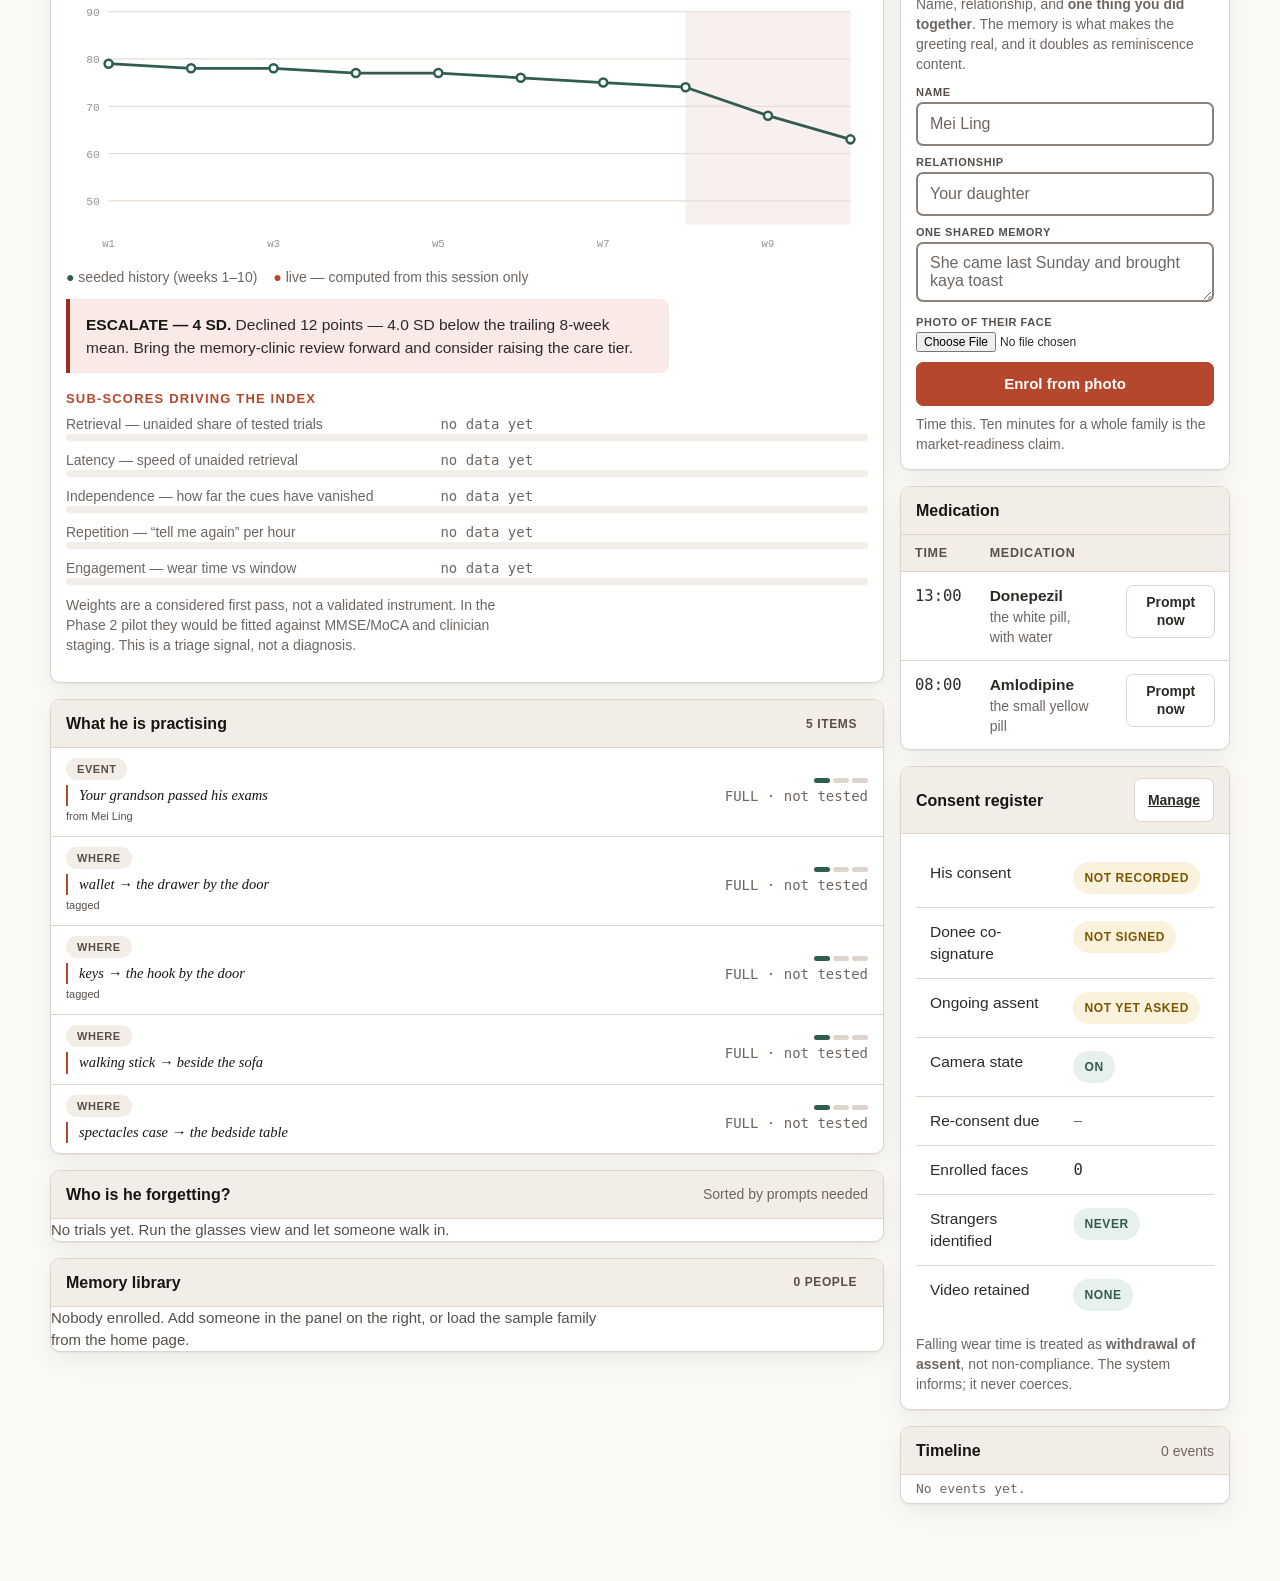
==== commit 8e0201f9: "Behavioural panel: rest-activity rhythm and life-space Two research-backed measures, both from senso" ====
--- a/care.html
+++ b/care.html
@@ -96,6 +96,48 @@
           and it tends to feed on itself &mdash; he stops talking because losing the
           thread in front of people is humiliating, and talking less makes it worse.
           Compared against <b>his own</b> previous four weeks, never against anyone else.
+        </p>
+      </div>
+    </div>
+
+    <div class="card">
+      <div class="hd"><h2>His daily rhythm</h2>
+        <span class="right pill" id="rhythmPill">&mdash;</span></div>
+      <div class="bd">
+        <div id="rhythmChart"></div>
+        <div class="kpis" style="grid-template-columns:1fr 1fr 1fr;margin:12px 0">
+          <div class="kpi"><b id="rIS">&ndash;</b><span>day-to-day sameness</span></div>
+          <div class="kpi"><b id="rIV">&ndash;</b><span>broken-up-ness</span></div>
+          <div class="kpi"><b id="rRA">&ndash;</b><span>busy vs quiet gap</span></div>
+        </div>
+        <div id="rhythmNote"></div>
+        <p class="tiny" id="rhythmSrc" style="margin:10px 0 0"></p>
+        <p class="tiny" style="margin:10px 0 0">
+          The same three measures wrist actigraphy research uses. In a UK Biobank
+          study of over 91,000 people, more broken-up and less consistent daily
+          rhythms carried a higher risk of dementia and mild cognitive impairment
+          &mdash; and they show up <b>before</b> the cognitive tests move.
+        </p>
+      </div>
+    </div>
+
+    <div class="card">
+      <div class="hd"><h2>How big his world is</h2>
+        <span class="right pill" id="lsPill">&mdash;</span></div>
+      <div class="bd">
+        <div class="kpis" style="grid-template-columns:1fr 1fr 1fr;margin-bottom:12px">
+          <div class="kpi"><b id="lsPlaces">0</b><span>places visited</span></div>
+          <div class="kpi"><b id="lsFurthest">0</b><span>furthest from home</span></div>
+          <div class="kpi"><b id="lsHours">0</b><span>hours out</span></div>
+        </div>
+        <div id="lsNote"></div>
+        <p class="tiny" id="lsSrc" style="margin:10px 0 0"></p>
+        <p class="tiny" style="margin:10px 0 0">
+          Life-space mobility predicts cognitive decline, and GPS-measured range
+          separates mild Alzheimer's from controls. <b>No route is stored.</b>
+          Distance from home and a coarse neighbourhood cell are worked out at the
+          moment of measurement and the coordinates are thrown away, so this can
+          tell you his world is shrinking without recording where he went.
         </p>
       </div>
     </div>
@@ -682,6 +724,44 @@
   $('sPeople').textContent = soc.distinctPeople;
   $('sMinutes').textContent = soc.minutes;
 
+  /* rest-activity rhythm */
+  $('rhythmChart').innerHTML = Behaviour.rhythmChart(7);
+  const rn = Behaviour.rhythmNote(7);
+  const r = rn.r;
+  $('rIS').textContent = r ? r.IS.toFixed(2) : '–';
+  $('rIV').textContent = r ? r.IV.toFixed(2) : '–';
+  $('rRA').textContent = r ? r.RA.toFixed(2) : '–';
+  $('rhythmPill').textContent = rn.level === 'none' ? 'learning'
+                              : rn.level === 'ok' ? 'steady' : 'worth a look';
+  $('rhythmPill').className = 'right pill ' + (rn.level === 'ok' ? 'g' : rn.level === 'watch' ? 'w' : '');
+  $('rhythmNote').innerHTML =
+    `<div class="note ${rn.level === 'ok' ? 'g' : rn.level === 'watch' ? 'w' : ''}">${rn.text}</div>`;
+
+  /* Provenance. A demo that quietly presents seeded history as measured data
+     is the one thing that would deserve to lose this competition. */
+  const prov = (rows, live) => {
+    const seeded = rows.filter(r => r.seeded).length;
+    if (!rows.length) return '';
+    if (!seeded) return `<b>Live.</b> All of this came from ${live}.`;
+    if (seeded === rows.length)
+      return `<b>Seeded history</b>, shown so the panel is not empty. Nothing here was measured. ` +
+             `Live samples arrive as soon as ${live}.`;
+    return `<b>Mixed.</b> ${rows.length - seeded} of ${rows.length} from ${live}; the rest is seeded.`;
+  };
+  $('rhythmSrc').innerHTML = prov(Store.s.activity, 'the glasses are worn');
+  $('lsSrc').innerHTML = prov(Store.s.lifespace, 'location is switched on');
+
+  /* life-space */
+  const ls = Behaviour.lifespace(7);
+  $('lsPlaces').textContent = ls.enough ? ls.places : '–';
+  $('lsFurthest').textContent = ls.enough
+    ? (ls.furthestM >= 1000 ? (ls.furthestM / 1000).toFixed(1) + 'km' : ls.furthestM + 'm') : '–';
+  $('lsHours').textContent = ls.enough ? ls.hoursOut : '–';
+  const lt = Behaviour.lifespaceTrend();
+  $('lsPill').textContent = !lt.known ? 'learning' : lt.flagged ? `smaller` : 'as usual';
+  $('lsPill').className = 'right pill ' + (!lt.known ? '' : lt.flagged ? 'r' : 'g');
+  $('lsNote').innerHTML = `<div class="note ${!lt.known ? '' : lt.flagged ? 'r' : 'g'}">${lt.text}</div>`;
+
   const w = Behaviour.withdrawal();
   if (!w.known) {
     $('socialPill').textContent = 'building a baseline';
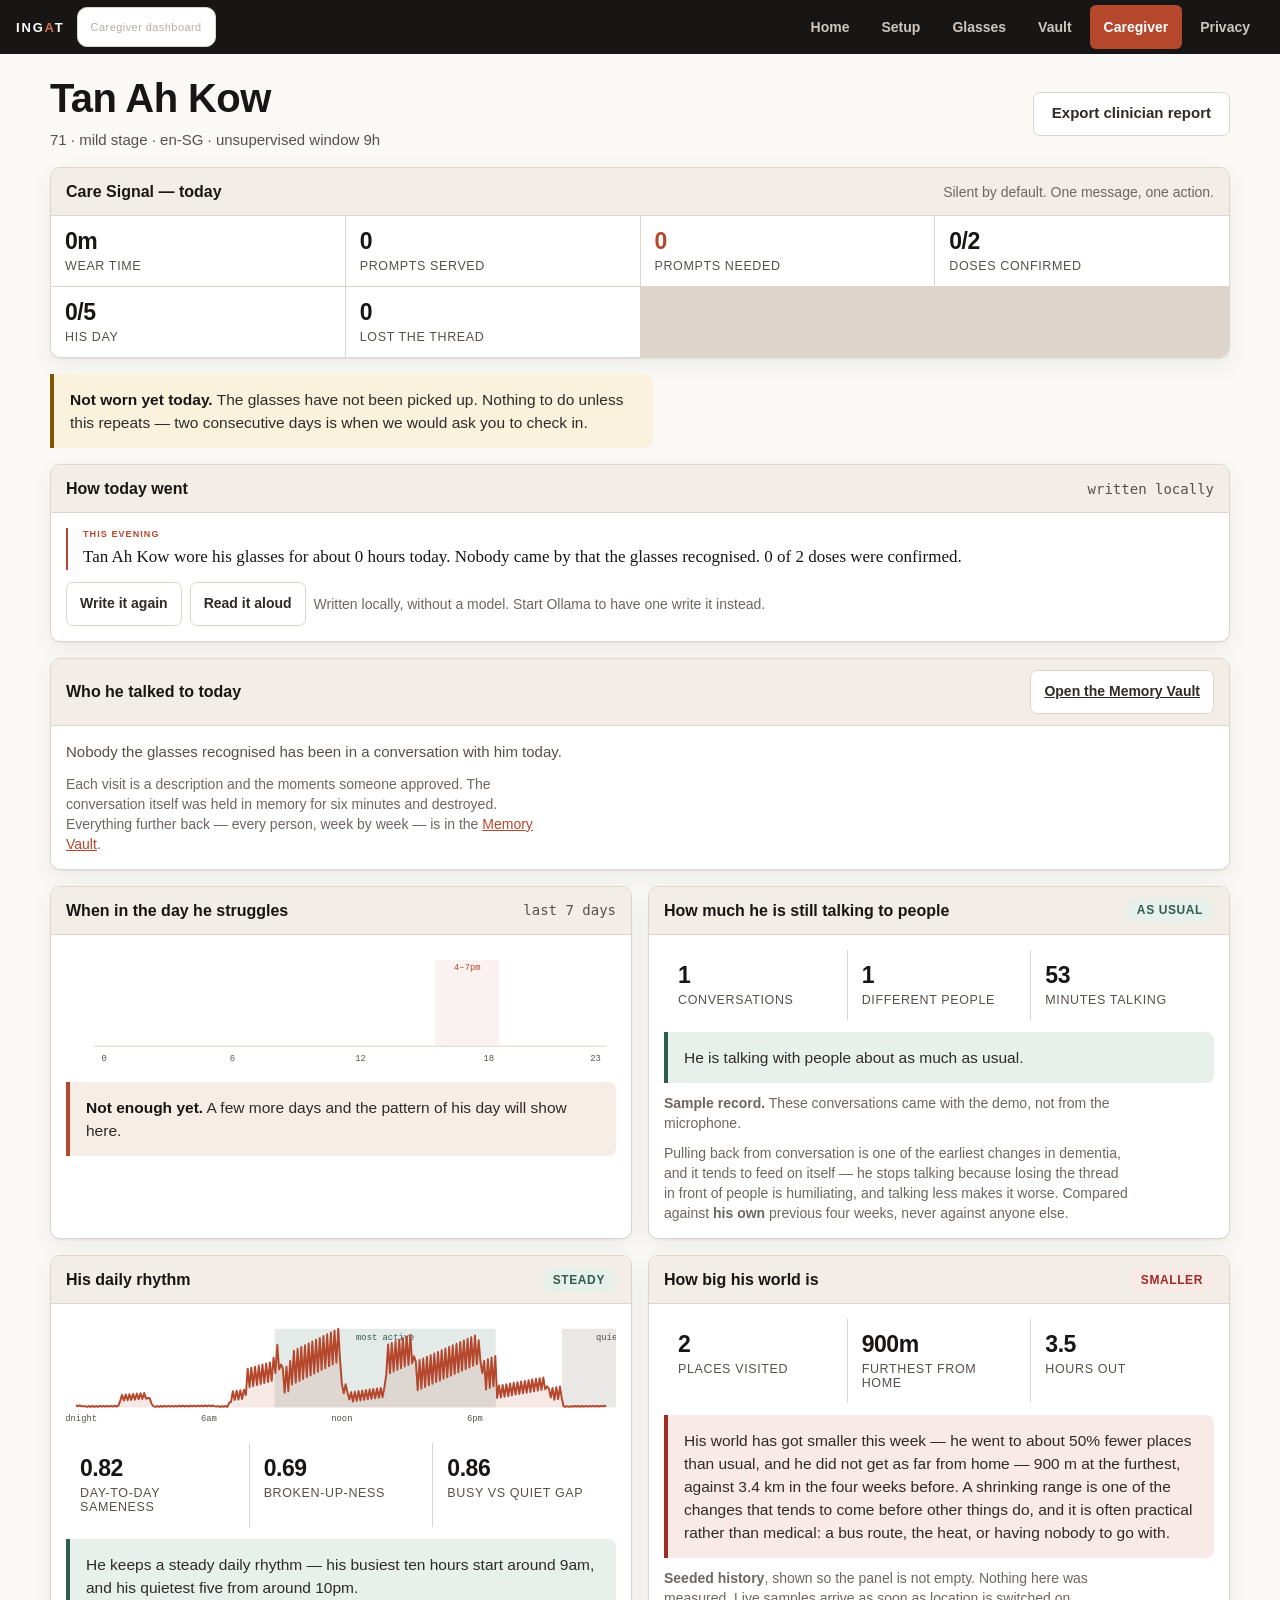
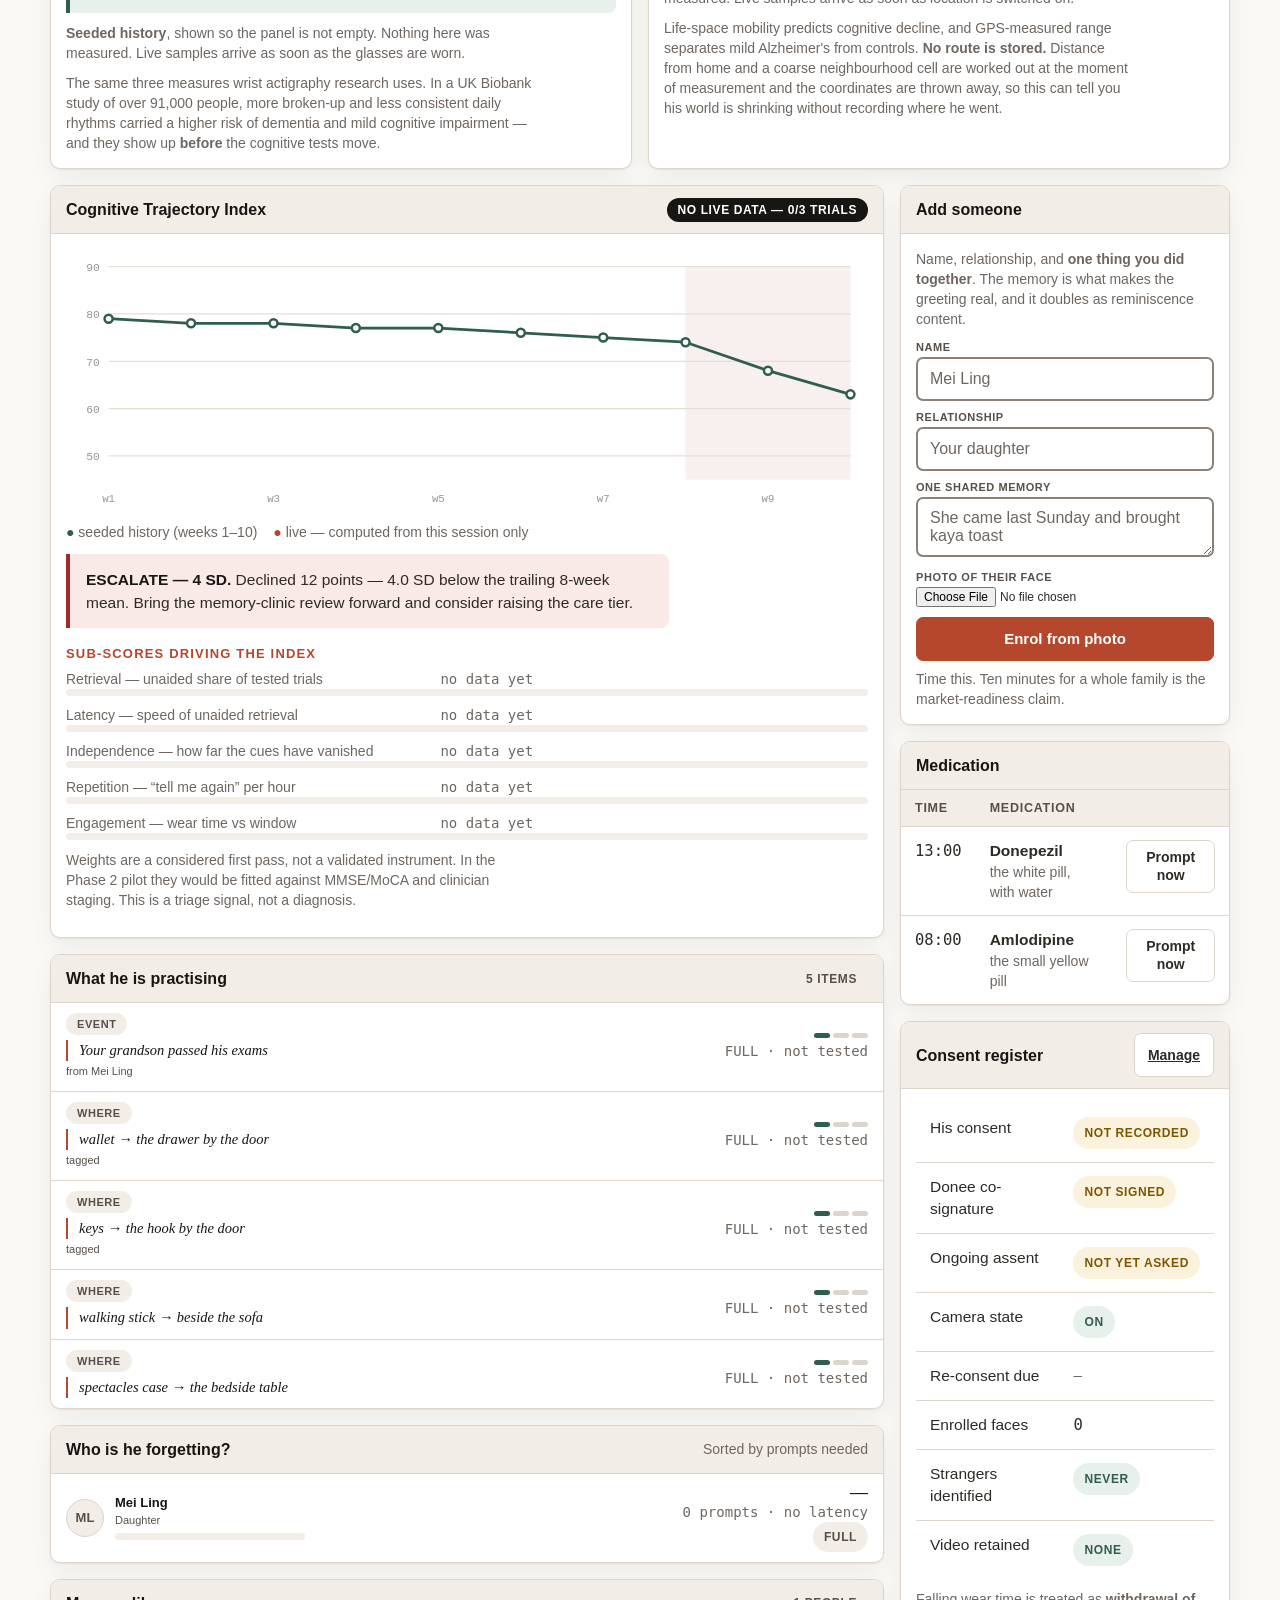
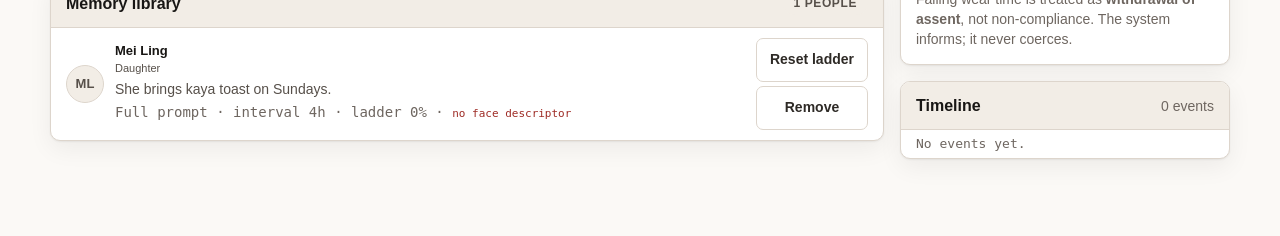
==== commit 88a35e36: "The Memory Vault: per-person conversation history, and an AI that writes it The vault already accumu" ====
--- a/care.html
+++ b/care.html
@@ -17,6 +17,7 @@
     <a href="index.html">Home</a>
     <a href="family.html">Setup</a>
     <a href="glasses.html">Glasses</a>
+    <a href="vault.html">Vault</a>
     <a href="care.html" class="on">Caregiver</a>
     <a href="privacy.html">Privacy</a>
   </nav>
@@ -70,6 +71,21 @@
     </div>
   </div>
 
+  <!-- ================================================ today's conversations -->
+  <div class="card" style="margin-bottom:16px">
+    <div class="hd"><h2>Who he talked to today</h2>
+      <span class="right"><a class="btn sm" href="vault.html">Open the Memory Vault</a></span></div>
+    <div class="bd">
+      <div id="todayConvos"></div>
+      <p class="tiny" style="margin:11px 0 0">
+        Each visit is a description and the moments someone approved. The
+        conversation itself was held in memory for six minutes and destroyed.
+        Everything further back &mdash; every person, week by week &mdash; is in
+        the <a href="vault.html">Memory Vault</a>.
+      </p>
+    </div>
+  </div>
+
   <!-- ============================================ behaviour, not cognition -->
   <div class="grid g-2" style="margin-bottom:16px">
     <div class="card">
@@ -91,6 +107,7 @@
           <div class="kpi"><b id="sMinutes">0</b><span>minutes talking</span></div>
         </div>
         <div id="withdrawalNote"></div>
+        <p class="tiny" id="socialSrc" style="margin:10px 0 0"></p>
         <p class="tiny" style="margin:10px 0 0">
           Pulling back from conversation is one of the earliest changes in dementia,
           and it tends to feed on itself &mdash; he stops talking because losing the
@@ -737,6 +754,23 @@
   $('rhythmNote').innerHTML =
     `<div class="note ${rn.level === 'ok' ? 'g' : rn.level === 'watch' ? 'w' : ''}">${rn.text}</div>`;
 
+  /* today's conversations, straight off the vault records */
+  const today = new Date().toISOString().slice(0, 10);
+  const convos = Vault.dayAcrossPeople(today);
+  $('todayConvos').innerHTML = convos.length ? convos.map(c => `
+    <div style="padding:11px 0;border-bottom:1px solid var(--rule)">
+      <div class="row" style="gap:9px;align-items:baseline;margin-bottom:4px">
+        <b style="font-size:16px">${esc(c.names.join(' and ') || 'Someone')}</b>
+        <span class="tiny">${esc(Fmt.hm(c.ts))} &middot; ${esc(c.durationMin)} minutes</span>
+        ${c.seeded ? '<span class="pill w">sample</span>' : ''}
+      </div>
+      ${c.summary ? `<div style="font-family:var(--serif);font-size:17px;line-height:26px;color:var(--body)">${esc(c.summary)}</div>` : ''}
+      ${c.facts.length ? `<div class="tiny" style="margin-top:5px;color:var(--green)">Kept: ${
+        esc(c.facts.map(f => f.text).join('; '))}</div>` : ''}
+    </div>`).join('')
+    : `<p class="sub" style="margin:0">Nobody the glasses recognised has been in a
+       conversation with him today.</p>`;
+
   /* Provenance. A demo that quietly presents seeded history as measured data
      is the one thing that would deserve to lose this competition. */
   const prov = (rows, live) => {
@@ -762,6 +796,14 @@
   $('lsPill').className = 'right pill ' + (!lt.known ? '' : lt.flagged ? 'r' : 'g');
   $('lsNote').innerHTML = `<div class="note ${!lt.known ? '' : lt.flagged ? 'r' : 'g'}">${lt.text}</div>`;
 
+  const soc7 = Behaviour.social(7);
+  $('socialSrc').innerHTML = !soc7.visits ? ''
+    : soc7.seededVisits === soc7.visits
+      ? '<b>Sample record.</b> These conversations came with the demo, not from the microphone.'
+      : soc7.seededVisits
+        ? `<b>Mixed.</b> ${soc7.visits - soc7.seededVisits} of ${soc7.visits} were heard; the rest came with the demo.`
+        : '<b>Live.</b> Every one of these was a real conversation the glasses were present for.';
+
   const w = Behaviour.withdrawal();
   if (!w.known) {
     $('socialPill').textContent = 'building a baseline';
--- a/css/app.css
+++ b/css/app.css
@@ -159,16 +159,24 @@
 @media (max-width: 780px) {
   .topbar { padding: 8px 14px; }
   .topbar .tag { display: none; }      /* presenter copy, not navigation */
+  /* WRAP, do not scroll.
+     This was a horizontal scroller, which worked at five destinations and
+     broke at six: on a 375px phone the last link sat past the right edge with
+     nothing to suggest it was there, so the Privacy page — the one a family is
+     most likely to go looking for — became invisible. A hidden scroll
+     affordance is a link nobody clicks. Two visible rows beat one clever one. */
   .topbar nav {
     margin-left: 0;
     order: 3;
     width: 100%;
-    overflow-x: auto;
-    -webkit-overflow-scrolling: touch;
-    scrollbar-width: none;
+    flex-wrap: wrap;
+    gap: 2px;
+    row-gap: 0;
   }
-  .topbar nav::-webkit-scrollbar { display: none; }
-  .topbar nav a { flex: 0 0 auto; }
+  .topbar nav a { flex: 0 0 auto; padding: 12px; }   /* 44px minimum target */
+}
+@media (max-width: 420px) {
+  .topbar nav a { padding: 12px 9px; font-size: 13.5px; }
 }
 
 /* Skip link — five repeated nav links on every page is five tab stops before
@@ -205,6 +213,10 @@
   text-decoration: none;
   font-size: 14px;
   font-weight: 600;
+  /* 12 + 20 + 12 = 44 exactly. Left to the font's natural line box this came
+     out at 43px, which is a target that fails the guideline by one pixel on
+     every page — the kind of thing nobody notices and everybody inherits. */
+  line-height: 20px;
   padding: 12px 14px;
   border-radius: 6px;
   white-space: nowrap;
@@ -366,7 +378,24 @@
   color: var(--muted);
   margin-bottom: 4px;
 }
-input[type=text], input[type=time], input[type=date], select, textarea {
+/* A standalone label above a field, where .fld's wrapper is not wanted. */
+label.lbl, .lbl {
+  display: block;
+  font-size: 11px;
+  font-weight: 700;
+  letter-spacing: .05em;
+  text-transform: uppercase;
+  color: var(--muted);
+  margin-bottom: 4px;
+}
+
+/* `input[type=text]` does NOT match `<input id="x">`. An input with no type
+   attribute behaves as text but has no `type` attribute for the selector to
+   read, so it silently escaped every rule below — 21px tall, hairline border,
+   no 44px target, and on iOS the page zooms when you focus it. Matching by
+   exclusion catches those, and any future type nobody thought to list. */
+input:not([type=checkbox]):not([type=radio]):not([type=range]):not([type=file]):not([type=submit]):not([type=button]),
+select, textarea {
   font: inherit;
   font-size: 16px;          /* 16px also stops iOS zooming the page on focus */
   width: 100%;
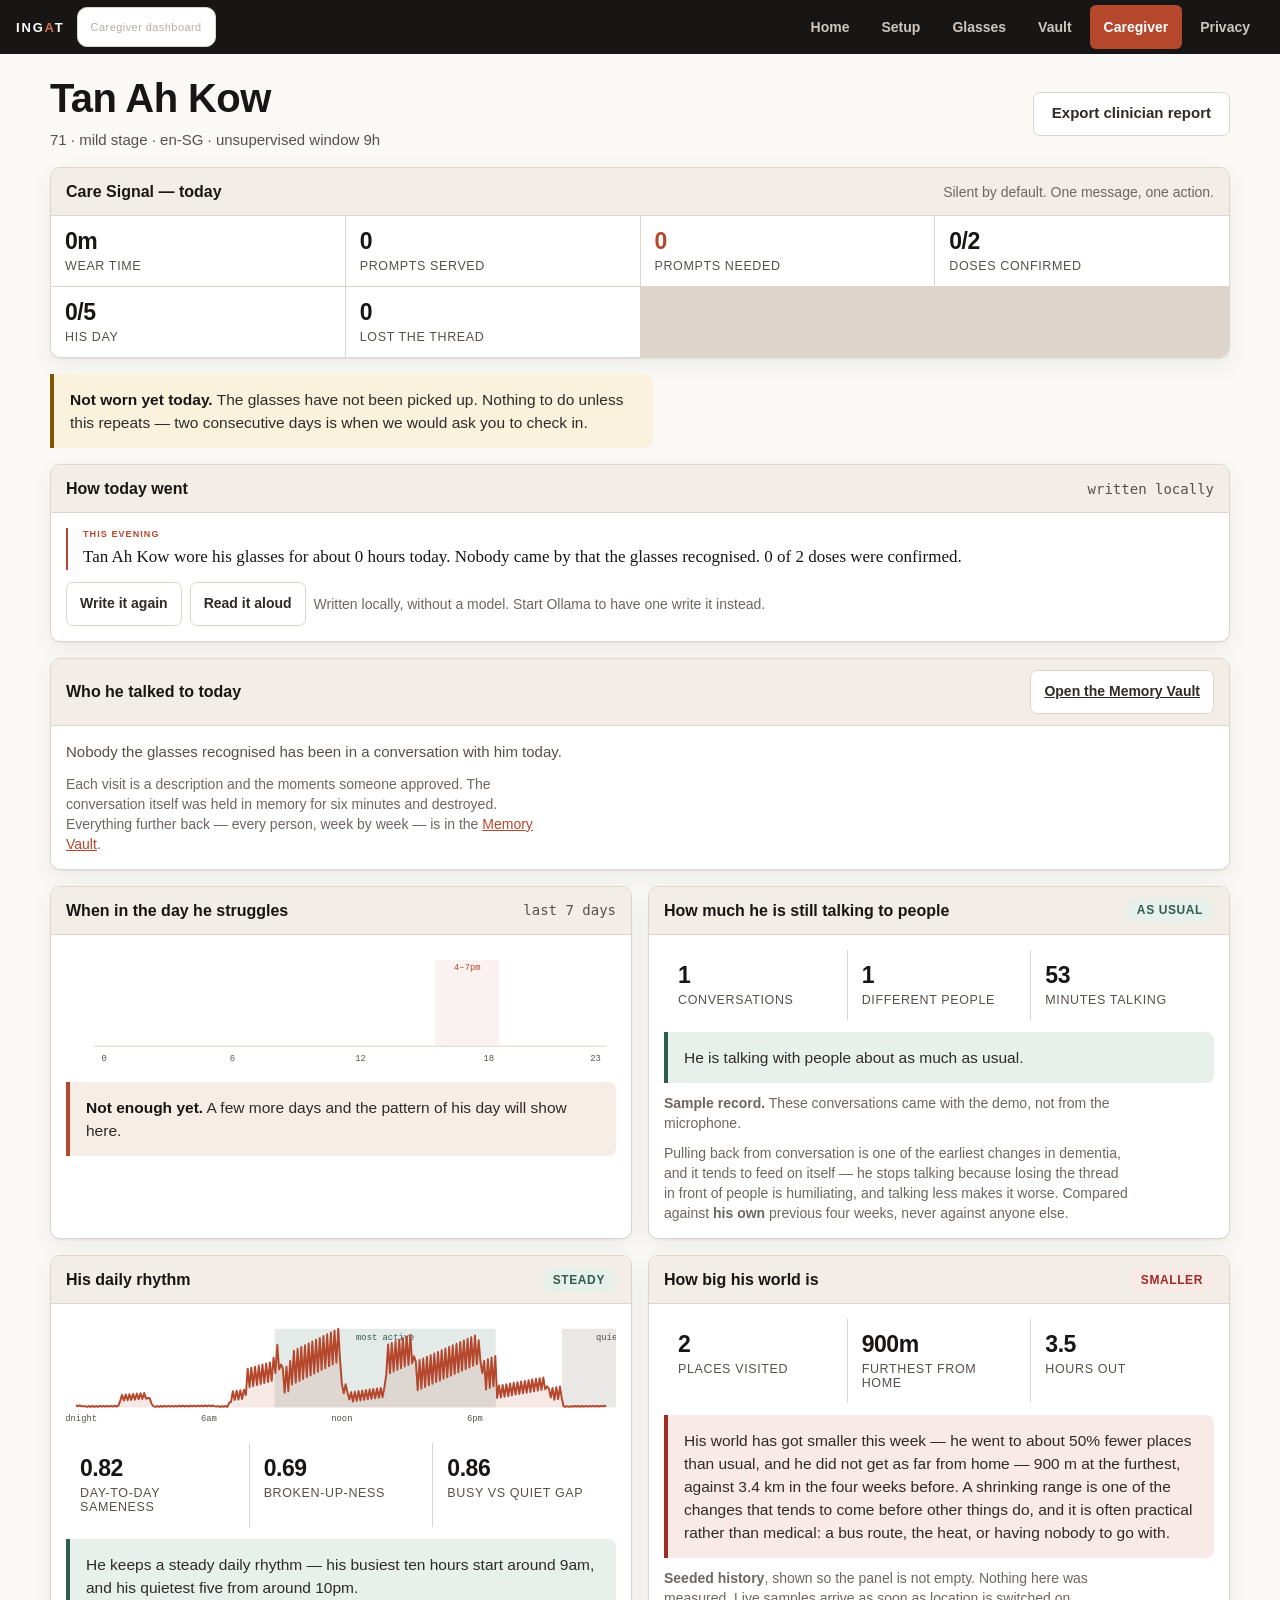
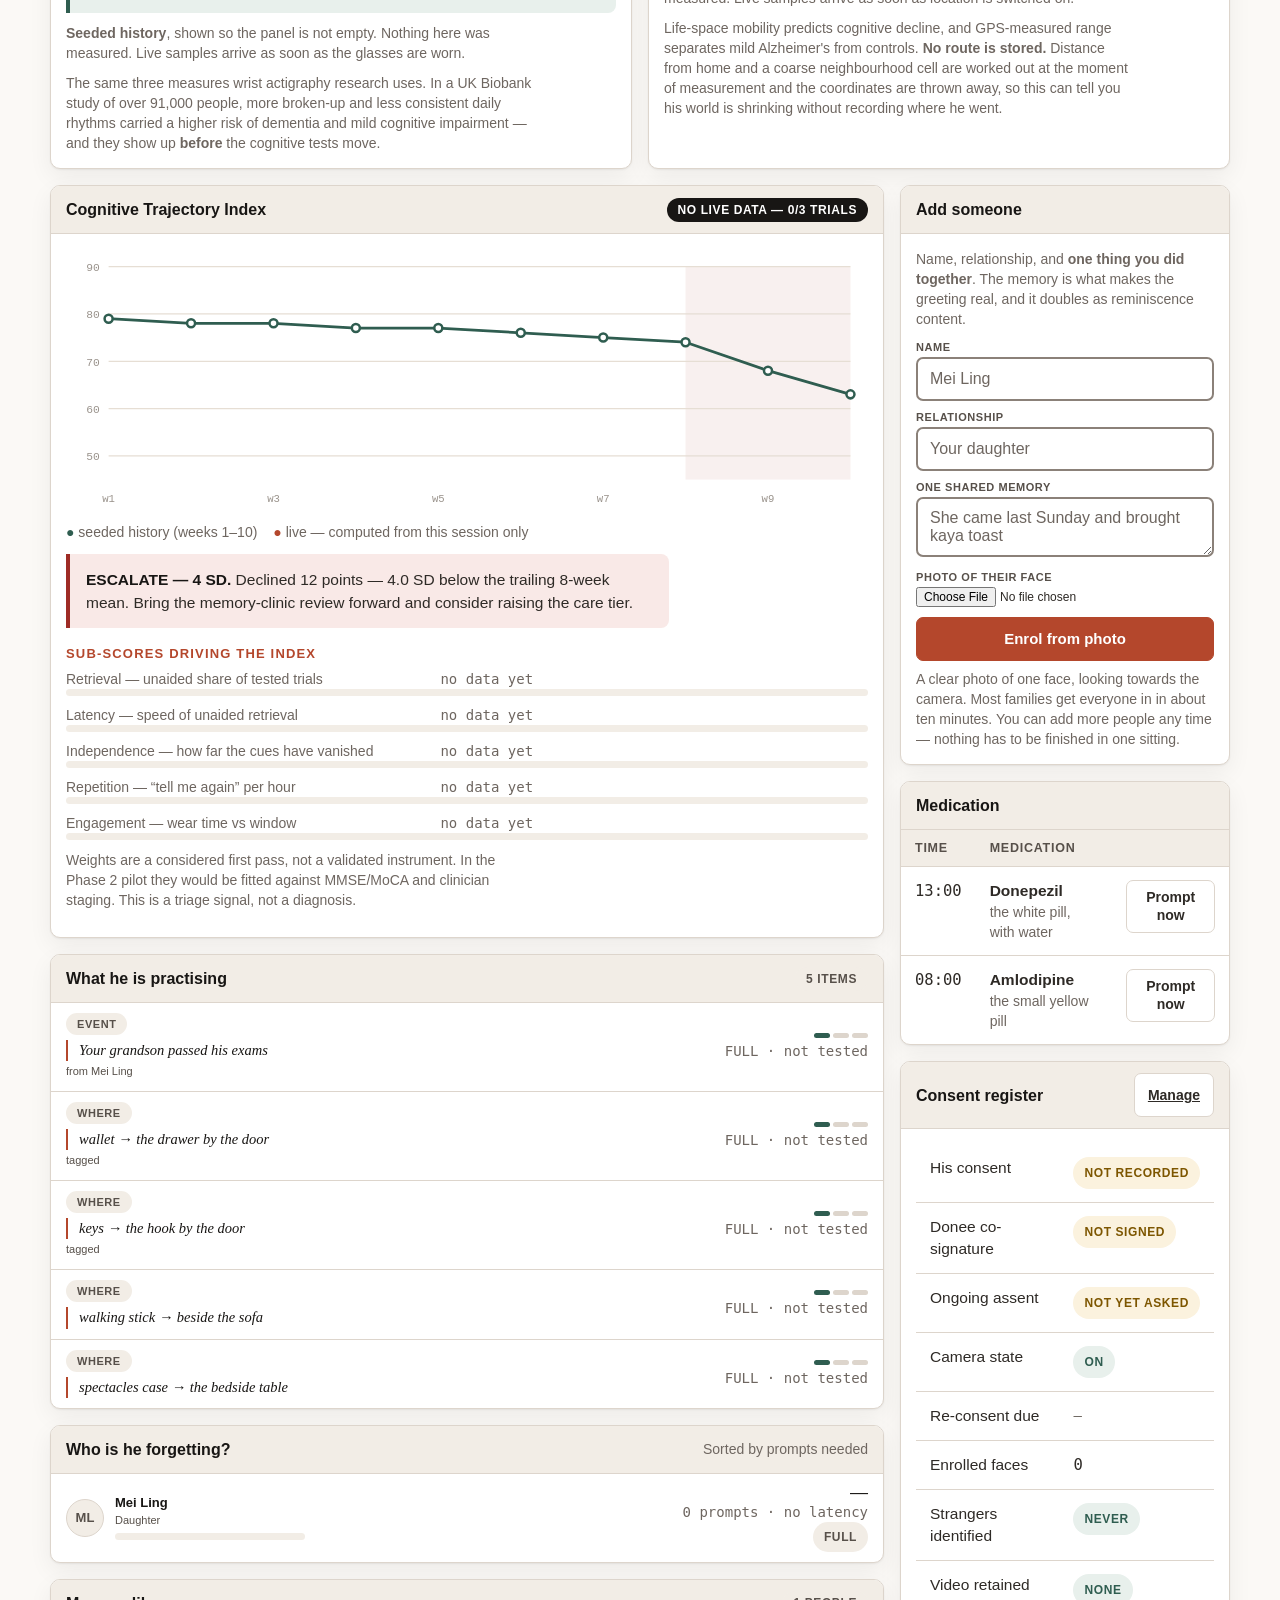
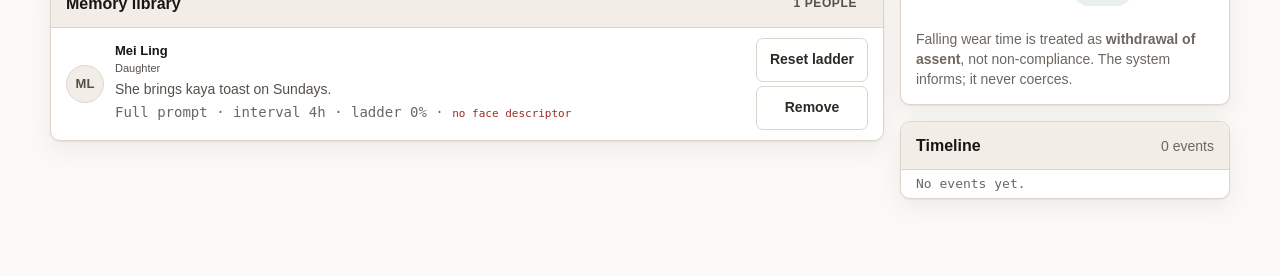
==== commit 9179fab6: "FEATURES.md, and stop showing pitch copy to the family FEATURES.md documents every page and feature," ====
--- a/care.html
+++ b/care.html
@@ -249,7 +249,9 @@
           <div id="preview" style="margin-bottom:10px"></div>
           <button class="btn p wide" id="btnAdd">Enrol from photo</button>
           <p class="tiny" style="margin:8px 0 0">
-            Time this. Ten minutes for a whole family is the market-readiness claim.
+            A clear photo of one face, looking towards the camera. Most families
+            get everyone in in about ten minutes. You can add more people any time
+            &mdash; nothing has to be finished in one sitting.
           </p>
         </div>
       </div>
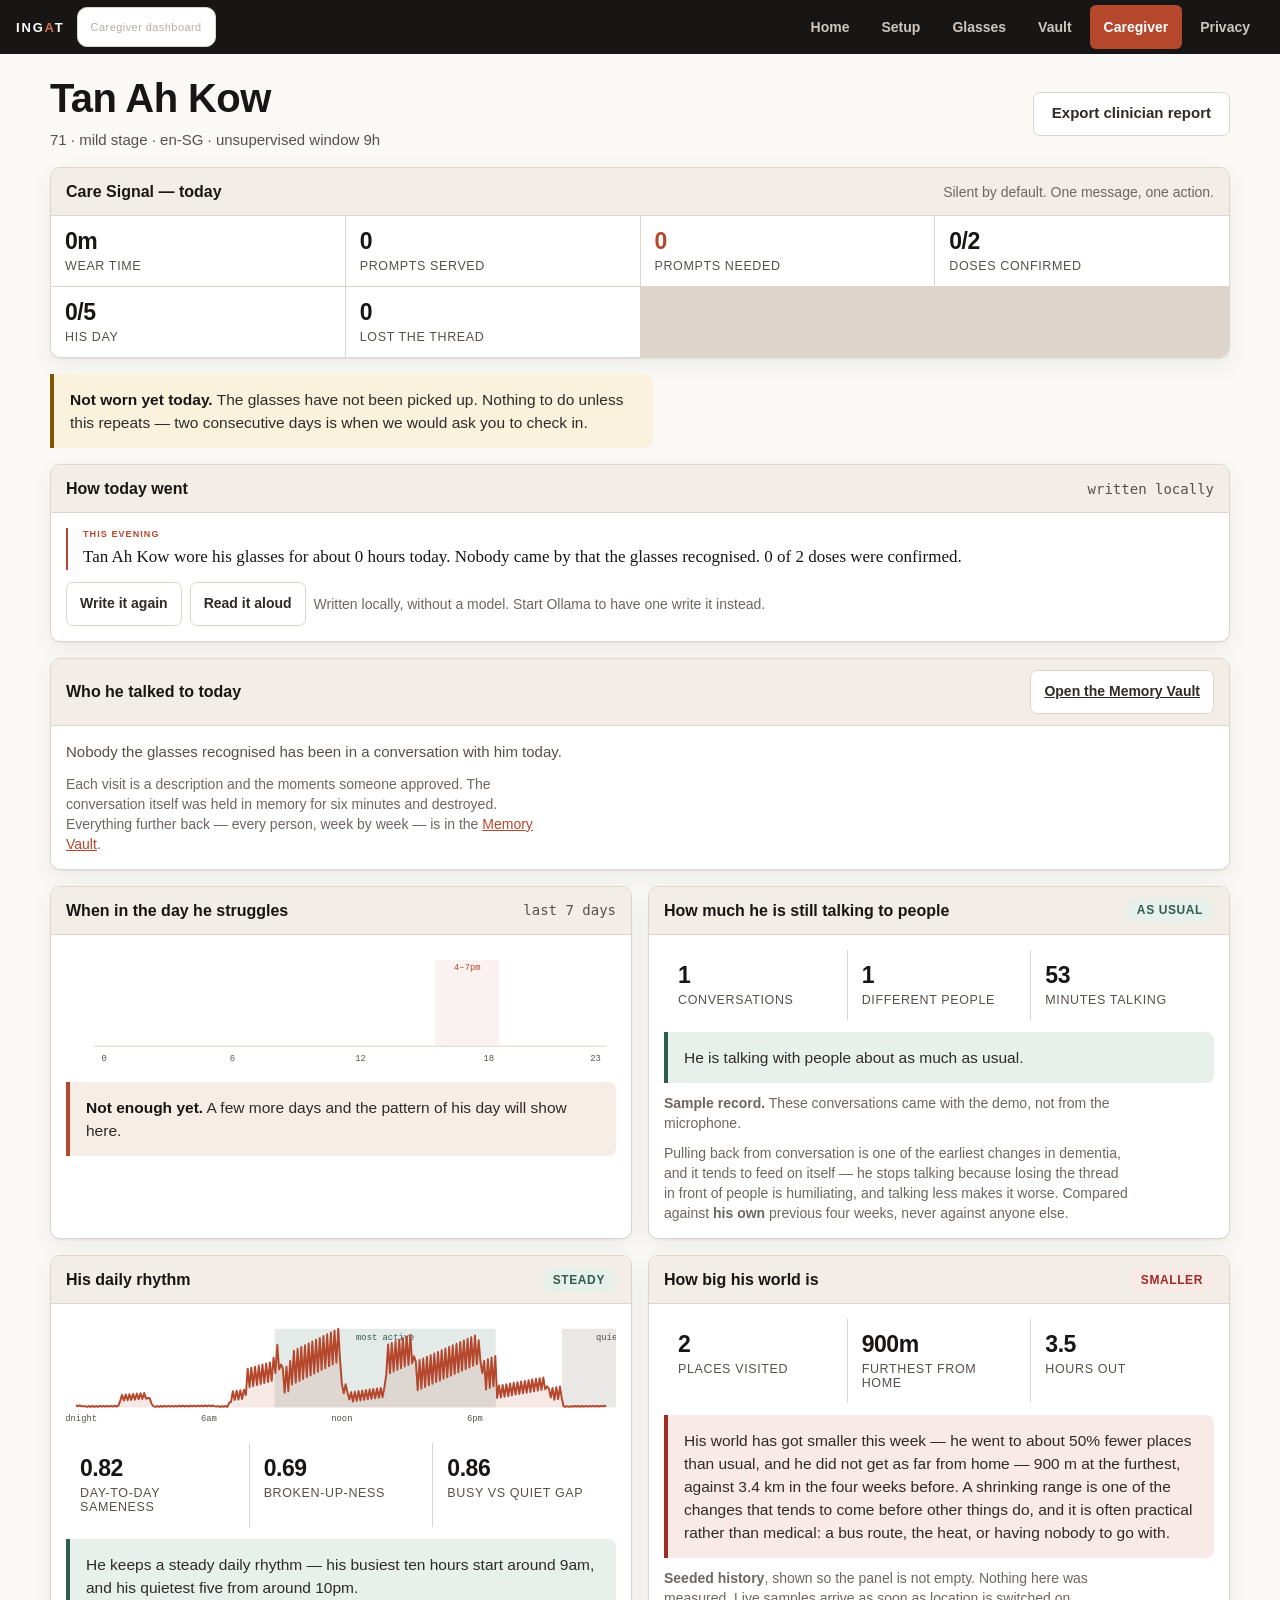
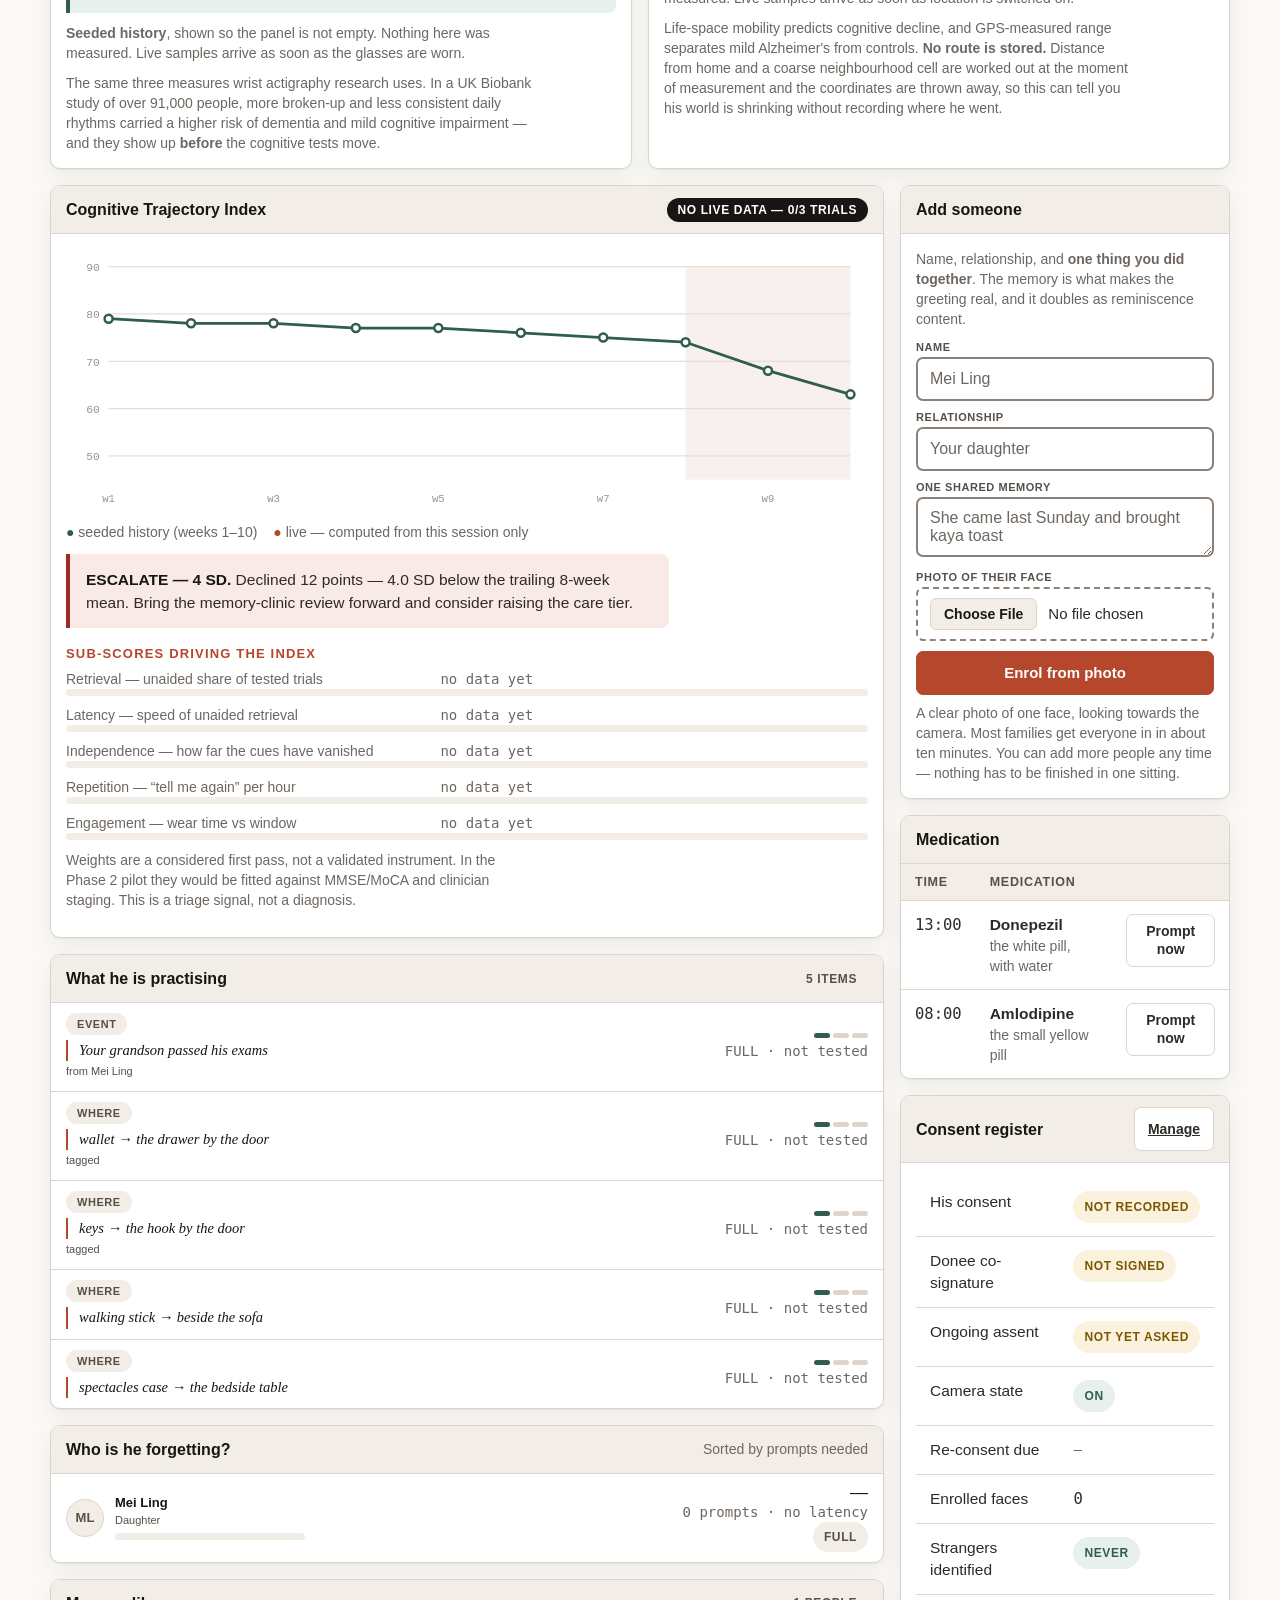
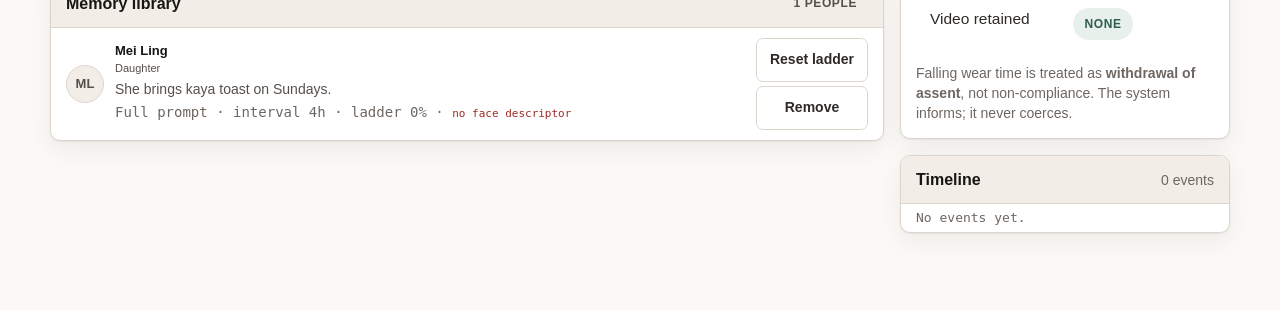
==== commit 18959f00: "Editing, and a measured pass over every input and every page Two questions drove this: does it still" ====
--- a/care.html
+++ b/care.html
@@ -245,7 +245,7 @@
           <label class="fld"><span>One shared memory</span>
             <textarea id="fMem" placeholder="She came last Sunday and brought kaya toast"></textarea></label>
           <label class="fld"><span>Photo of their face</span>
-            <input type="file" id="fPhoto" accept="image/*" style="font-size:12px"></label>
+            <input type="file" id="fPhoto" accept="image/*"></label>
           <div id="preview" style="margin-bottom:10px"></div>
           <button class="btn p wide" id="btnAdd">Enrol from photo</button>
           <p class="tiny" style="margin:8px 0 0">
--- a/css/app.css
+++ b/css/app.css
@@ -409,6 +409,41 @@
   color: var(--body);
 }
 textarea { resize: vertical; min-height: 54px; }
+
+/* File inputs were excluded from the rule above (their internals cannot be
+   styled) and so shipped as 20px-tall unstyled controls — a third of the
+   minimum touch target, on the one field a caregiver uses to add a face. The
+   control itself can still be given a box and a height. */
+input[type=file] {
+  font: inherit;
+  font-size: 15px;
+  width: 100%;
+  min-height: 44px;
+  padding: 9px 12px;
+  border: 2px dashed #8b8179;
+  border-radius: 7px;
+  background: var(--white);
+  color: var(--body);
+  cursor: pointer;
+}
+input[type=file]::file-selector-button {
+  font: inherit;
+  font-size: 14px;
+  font-weight: 600;
+  margin-right: 11px;
+  padding: 7px 13px;
+  min-height: 32px;
+  border: 1px solid var(--rule);
+  border-radius: 6px;
+  background: var(--band);
+  color: var(--ink);
+  cursor: pointer;
+}
+input[type=file]:hover { border-color: var(--accent); }
+
+/* The skip link is the first thing a keyboard user meets. It only appears on
+   focus, so it has to be a proper target the moment it does. */
+.skip:focus { min-height: 44px; display: inline-flex; align-items: center; }
 input:focus, select:focus, textarea:focus {
   outline: 2px solid var(--accent-lt);
   border-color: var(--accent);
@@ -722,13 +757,20 @@
 .cal .day { background: var(--white); min-height: 76px; padding: 5px 6px; position: relative; }
 .cal .day.out { background: var(--paper); }
 .cal .day.today { background: var(--accent-lt); }
-.cal .day .d { font-family: var(--mono); font-size: 10.5px; color: var(--faint); }
+.cal .day .d { font-family: var(--mono); font-size: 12px; color: var(--muted); }
 .cal .day.today .d { color: var(--accent); font-weight: 700; }
+/* Calendar chips were 10px text in a 19px box — under half the minimum touch
+   target, on a grid a 62-year-old taps on a phone. Full 44px is impossible in
+   a seven-column month view without the month becoming a scroll, so this takes
+   the largest size the grid allows and buys the rest back with generous
+   spacing between rows. It is a real trade-off, made deliberately, and the
+   list underneath the calendar carries full-size controls for the same items. */
 .cal .ev {
   display: block; width: 100%; text-align: left; border: 0; cursor: pointer;
-  font-size: 10px; line-height: 1.25; padding: 3px 5px; margin-top: 3px;
+  font-size: 12px; line-height: 1.3; padding: 7px 6px; margin-top: 4px;
+  min-height: 30px;
   border-radius: 4px; background: var(--green-lt); color: var(--green);
-  border-left: 2px solid var(--green);
+  border-left: 3px solid var(--green);
   white-space: nowrap; overflow: hidden; text-overflow: ellipsis;
 }
 .cal .ev.med { background: var(--amber-lt); color: var(--amber); border-left-color: var(--amber); }
